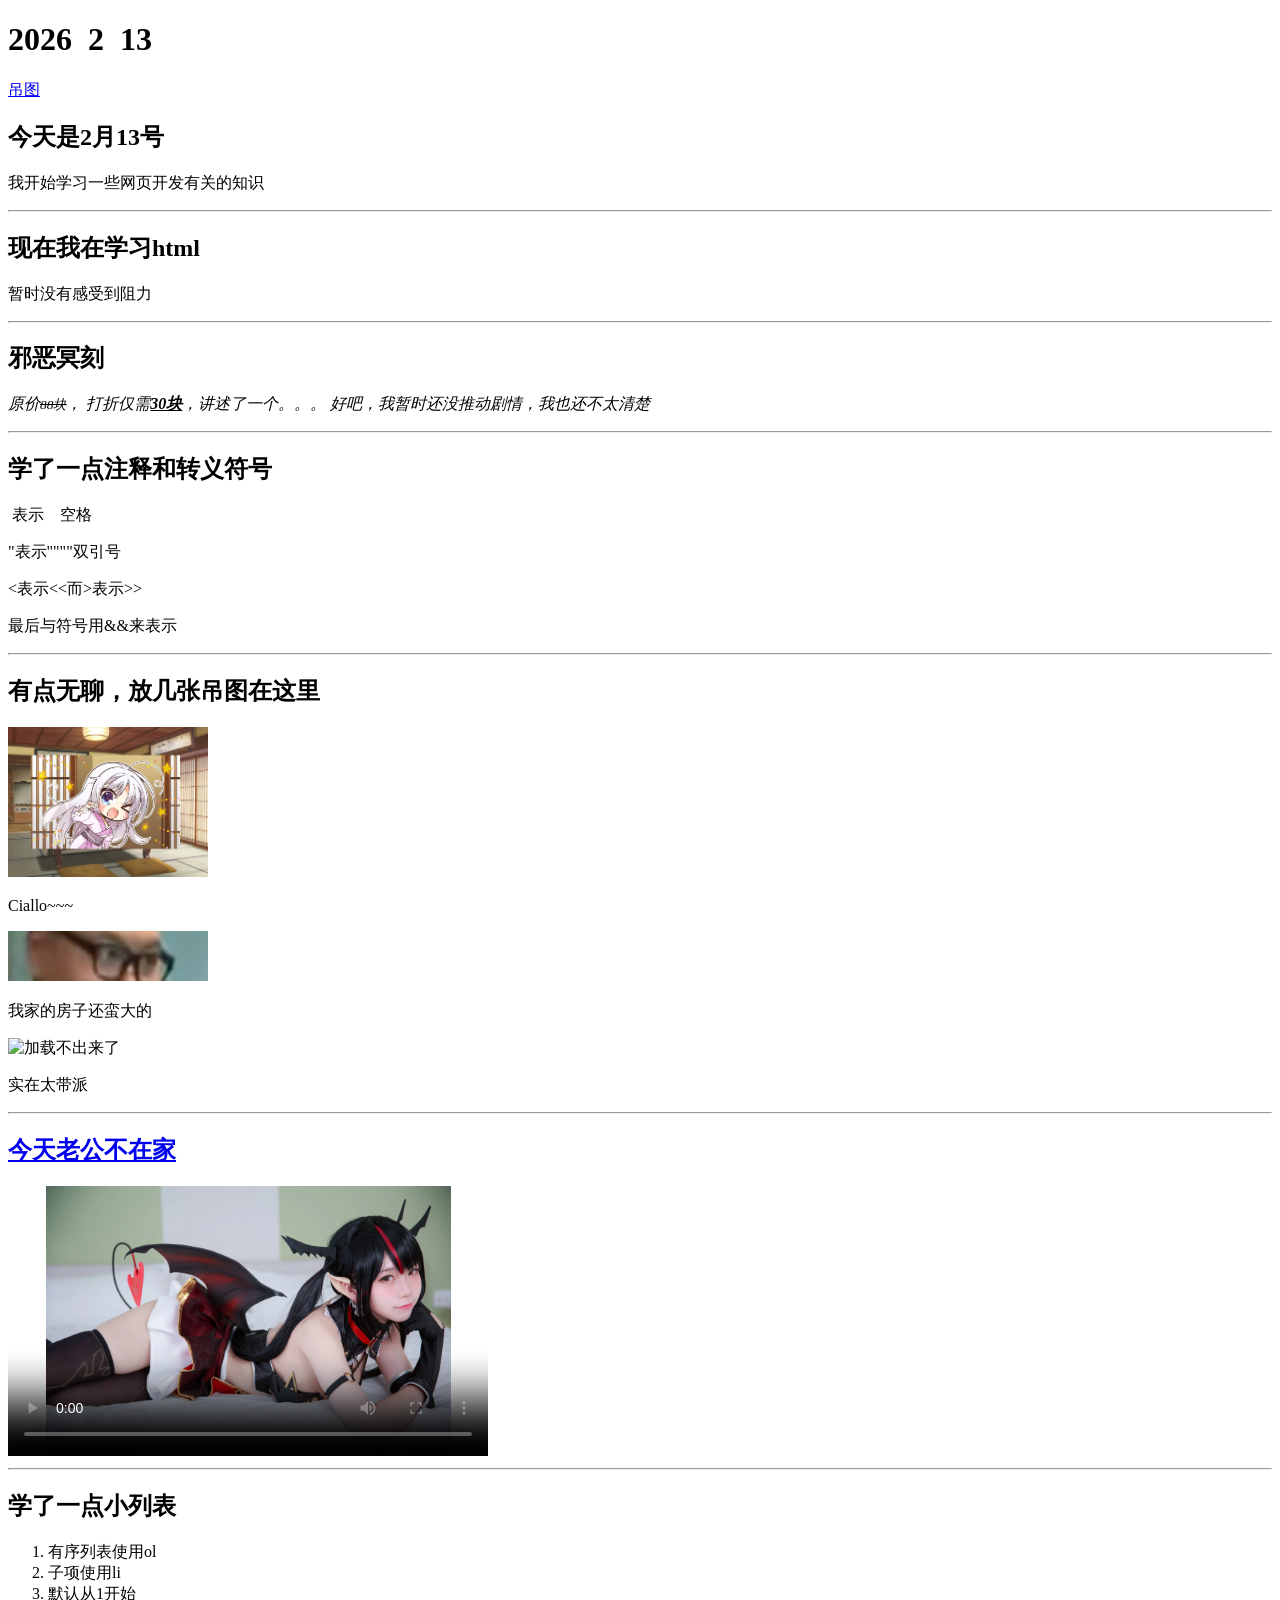
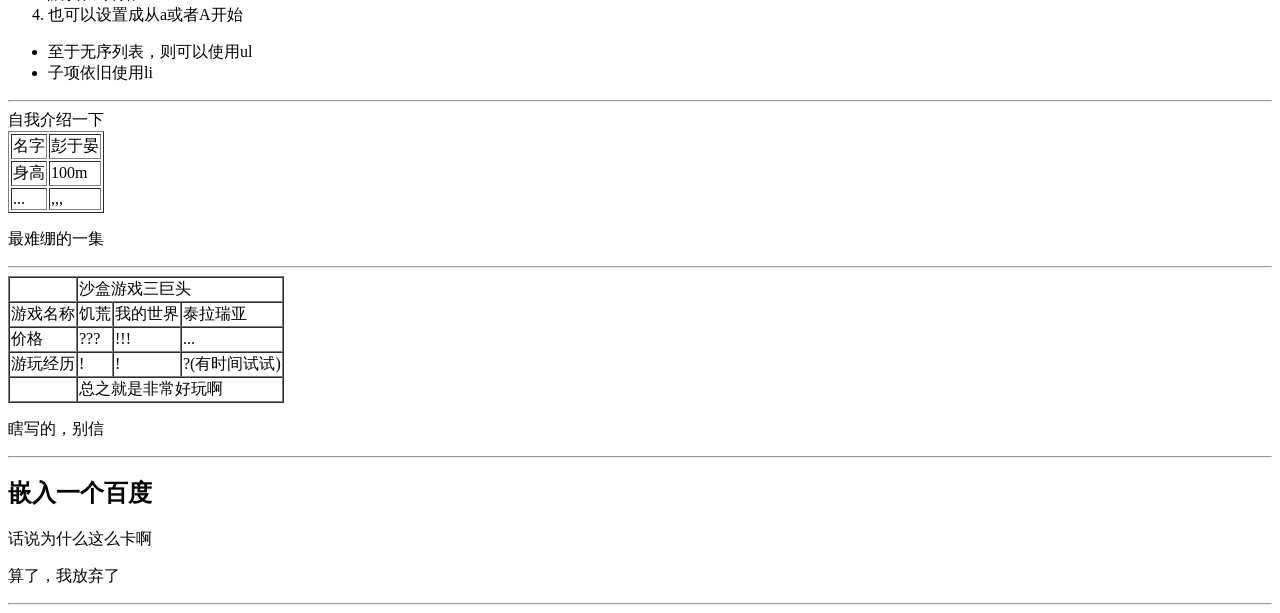
==== index.html @ a34a8afb "Add files via upload" ====
<!DOCTYPE html>
<html lang="zh">
    <head>
        <meta charset="UTF-8">
        <meta name="keywords" content="自学,开源,指南,日记,学习,web开发,明">
        <title>title111</title>
    </head>
    <body>
        <header>
            <h1>2026&nbsp;&nbsp;2&nbsp;&nbsp;13</h1>
            <div>
                <a href="#Picture">吊图</a>
            </div>
        </header>
        <div>
            <h2>今天是2月13号</h2>
            <p>我开始学习一些网页开发有关的知识</p>
            <hr>
        </div>
        <div>
            <h2>现在我在学习html</h2>
            <p>暂时没有感受到阻力</p>
            <hr>
        </div>
        <div>
            <h2>邪恶冥刻</h2>
            <p>
                <cite>原价<small><s>88块</s></small>，
                    打折仅需<b><u>30块</u></b>，讲述了一个。。。
                    好吧，我暂时还没推动剧情，我也还不太清楚
                </cite>
            </p>
            <hr>
        </div>
        <div>
            <h2>
                学了一点注释和转义符号
            </h2>
            <p>
                <!-- ctrl+/可以快速生成注释 -->
                <p>&nbsp表示&nbsp;&nbsp;&nbsp;&nbsp;空格</p>
                <p>&quot表示&quot;&quot;&quot;&quot;双引号</p>
                <p>&lt表示&lt;&lt;而&gt表示&gt;&gt;</p>
                <p>最后与符号用&amp;&amp;来表示</p>
            </p>
            <hr>
        </div>
        <div id="Picture">
            <h2>有点无聊，放几张吊图在这里</h2>
            <p>
                <img src="assets/Ciallo~.jpg" 
                    alt="加载不出来了" 
                    title="Ciallo~~~"
                    height="150"
                    width="200">
            </p>
            <p>Ciallo~~~</p>
            <p>
                <img src="assets/屏幕截图 2025-10-19 095844.png" 
                     alt="加载不出来了" 
                     title="en,你很勇哦?"
                     height="50"
                     width="200">
            </p>
            <p>我家的房子还蛮大的</p>
            <p>
                <img src="https://tse1.explicit.bing.net/th/id/OIP.1UkyV2Hc2L789bBjYjt6JwHaHj?cb=defcache2&defcache=1&rs=1&pid=ImgDetMain&o=7&rm=3"
                     alt="加载不出来了" 
                    title="铁铁，带派不"
                    height="300"
                    width="200">
            </p>
            <p>实在太带派</p>
            <hr>
        </div>
        <div>
            <h2><a href="https://www.bilibili.com/video/BV1GJ411x7h7/?spm_id_from=333.337.search-card.all.click"
                 target="_blank">
                今天老公不在家
            </a></h2>
            <video controls 
             height="270"
             width="480"
             poster="assets/sex.jpg"
             loop>
                <source src="assets/lie.mp4" type="video/mp4">
                <track src="111.vtt" kind="subtitles" srclang="en" label="English">
                <track src="222.vtt" kind="subtitles" srclang="zh" label="简中">
            </video>
            <hr>
        </div>
        <div>
            <h2>学了一点小列表</h2>
            <p>
                <ol type="1">
                    <!-- 这里的type是可选参数 -->
                    <li>有序列表使用ol</li>
                    <li>子项使用li</li>
                    <li>默认从1开始</li>
                    <li>也可以设置成从a或者A开始</li>
                </ol>
            </p>
            <p>
                <ul>
                    <li>至于无序列表，则可以使用ul</li>
                    <li>子项依旧使用li</li>
                </ul>
            </p>
            <hr>
        </div>
        <div>
            <caption>自我介绍一下</caption>
            <table border="1">
                <tr>
                    <td>名字</td>
                    <td>彭于晏</td>
                </tr>
                <tr>
                    <td>身高</td>
                    <td>100m</td>
                </tr>
                <tr>
                    <td>...</td>
                    <td>,,,</td>
                </tr>
            </table>
            <p>最难绷的一集</p>
            <hr>
        </div>
        <div>
            <table border="1" cellspacing="0">
                <thead>
                    <tr>
                        <td></td>
                        <td colspan="3">沙盒游戏三巨头</td>
                    </tr>
                </thead>
                <tbody>
                    <tr>
                        <td>游戏名称</td>
                        <td>饥荒</td>
                        <td>我的世界</td>
                        <td>泰拉瑞亚</td>
                    </tr>
                    <tr>
                        <td>价格</td>
                        <td>???</td>
                        <td>!!!</td>
                        <td>...</td>
                    </tr>
                    <tr>
                        <td>游玩经历</td>
                        <td>!</td>
                        <td>!</td>
                        <td>?(有时间试试)</td>
                    </tr>
                </tbody>
                <tfoot>
                    <tr>
                        <td></td>
                        <td colspan="3">总之就是非常好玩啊</td>
                    </tr>
                </tfoot>
            </table>
            <p>瞎写的，别信</p>
            <hr>
        </div>
        <div>
            <h2>嵌入一个百度</h2>
            <!-- <iframe src="https://www.baidu.com/" -->
             <!-- height="500" -->
             <!-- width="500"></iframe> -->
            <!-- <h2>嵌套一个哔哩哔哩</h2> -->
            <!-- <iframe src="https://www.bilibili.com/"></iframe> -->
            <p>话说为什么这么卡啊</p>
            <p>算了，我放弃了</p>
            <hr>
        </div>
    </body>
</html>
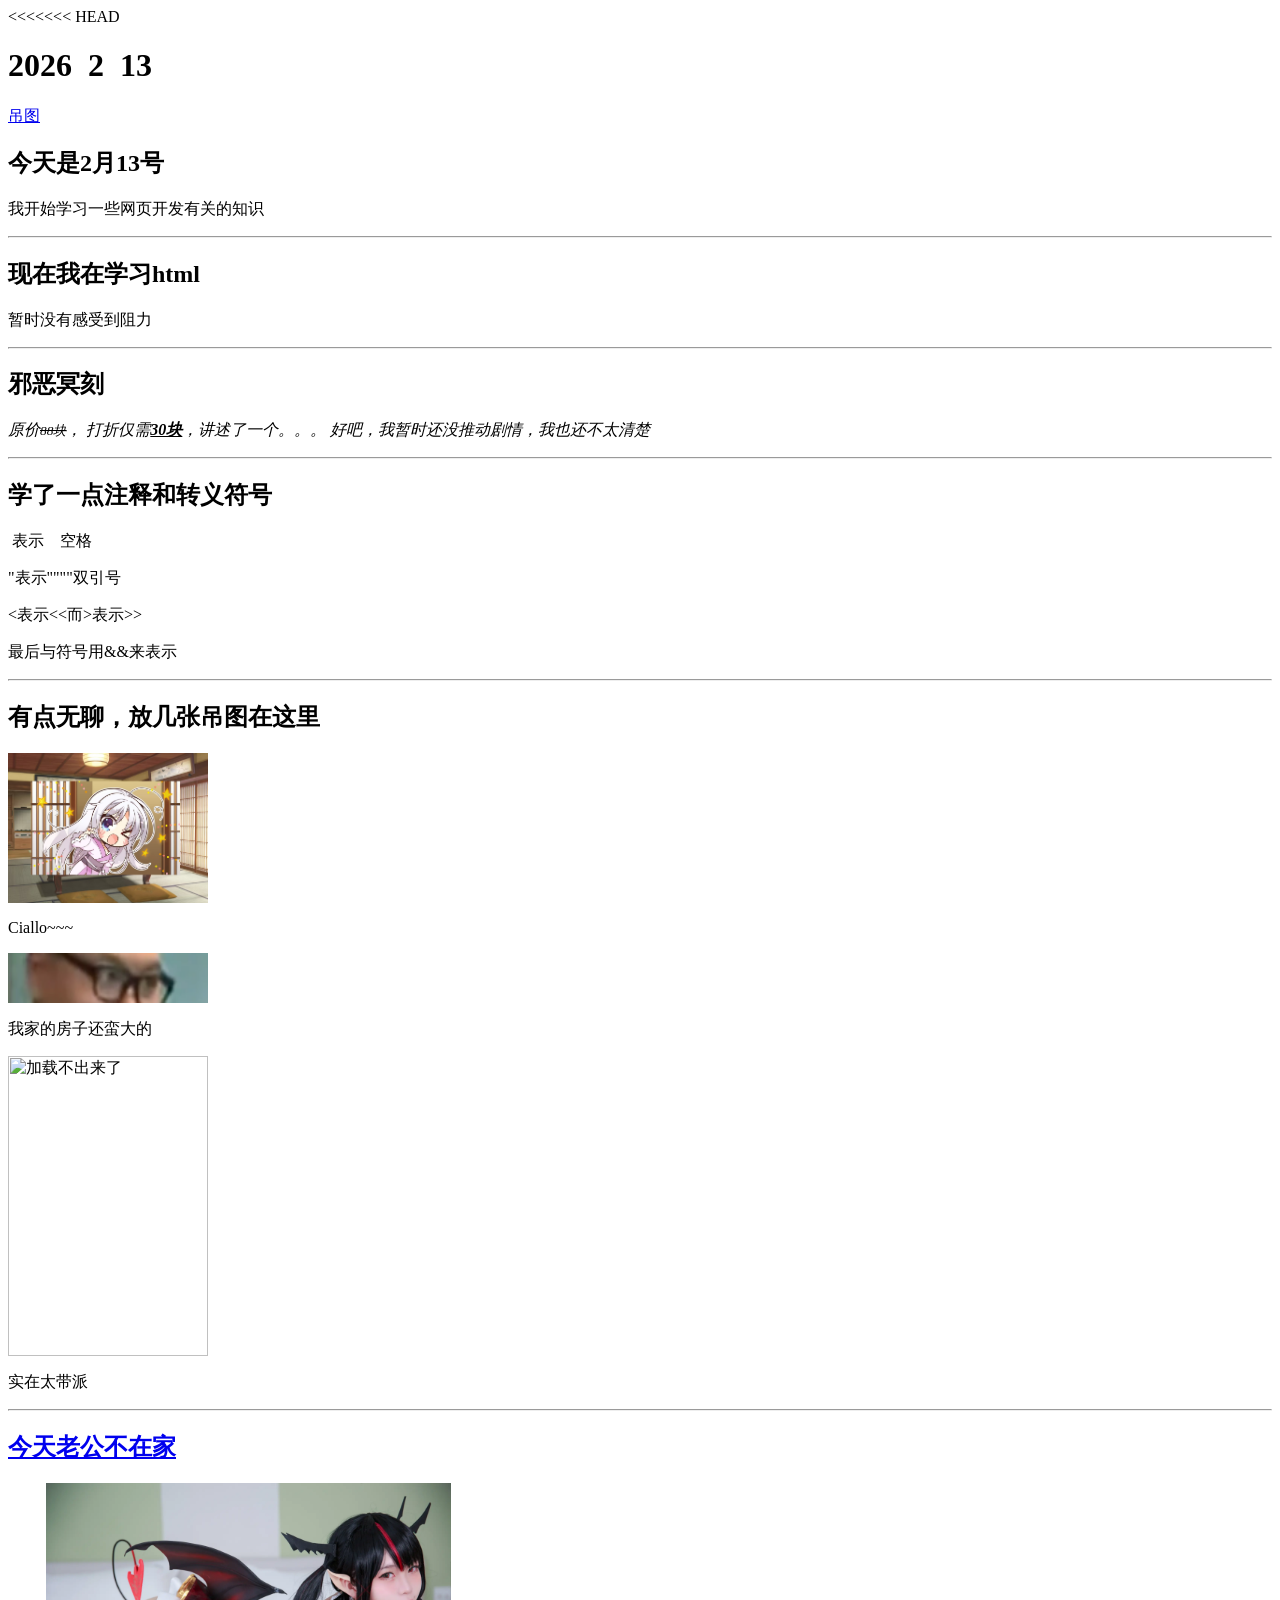
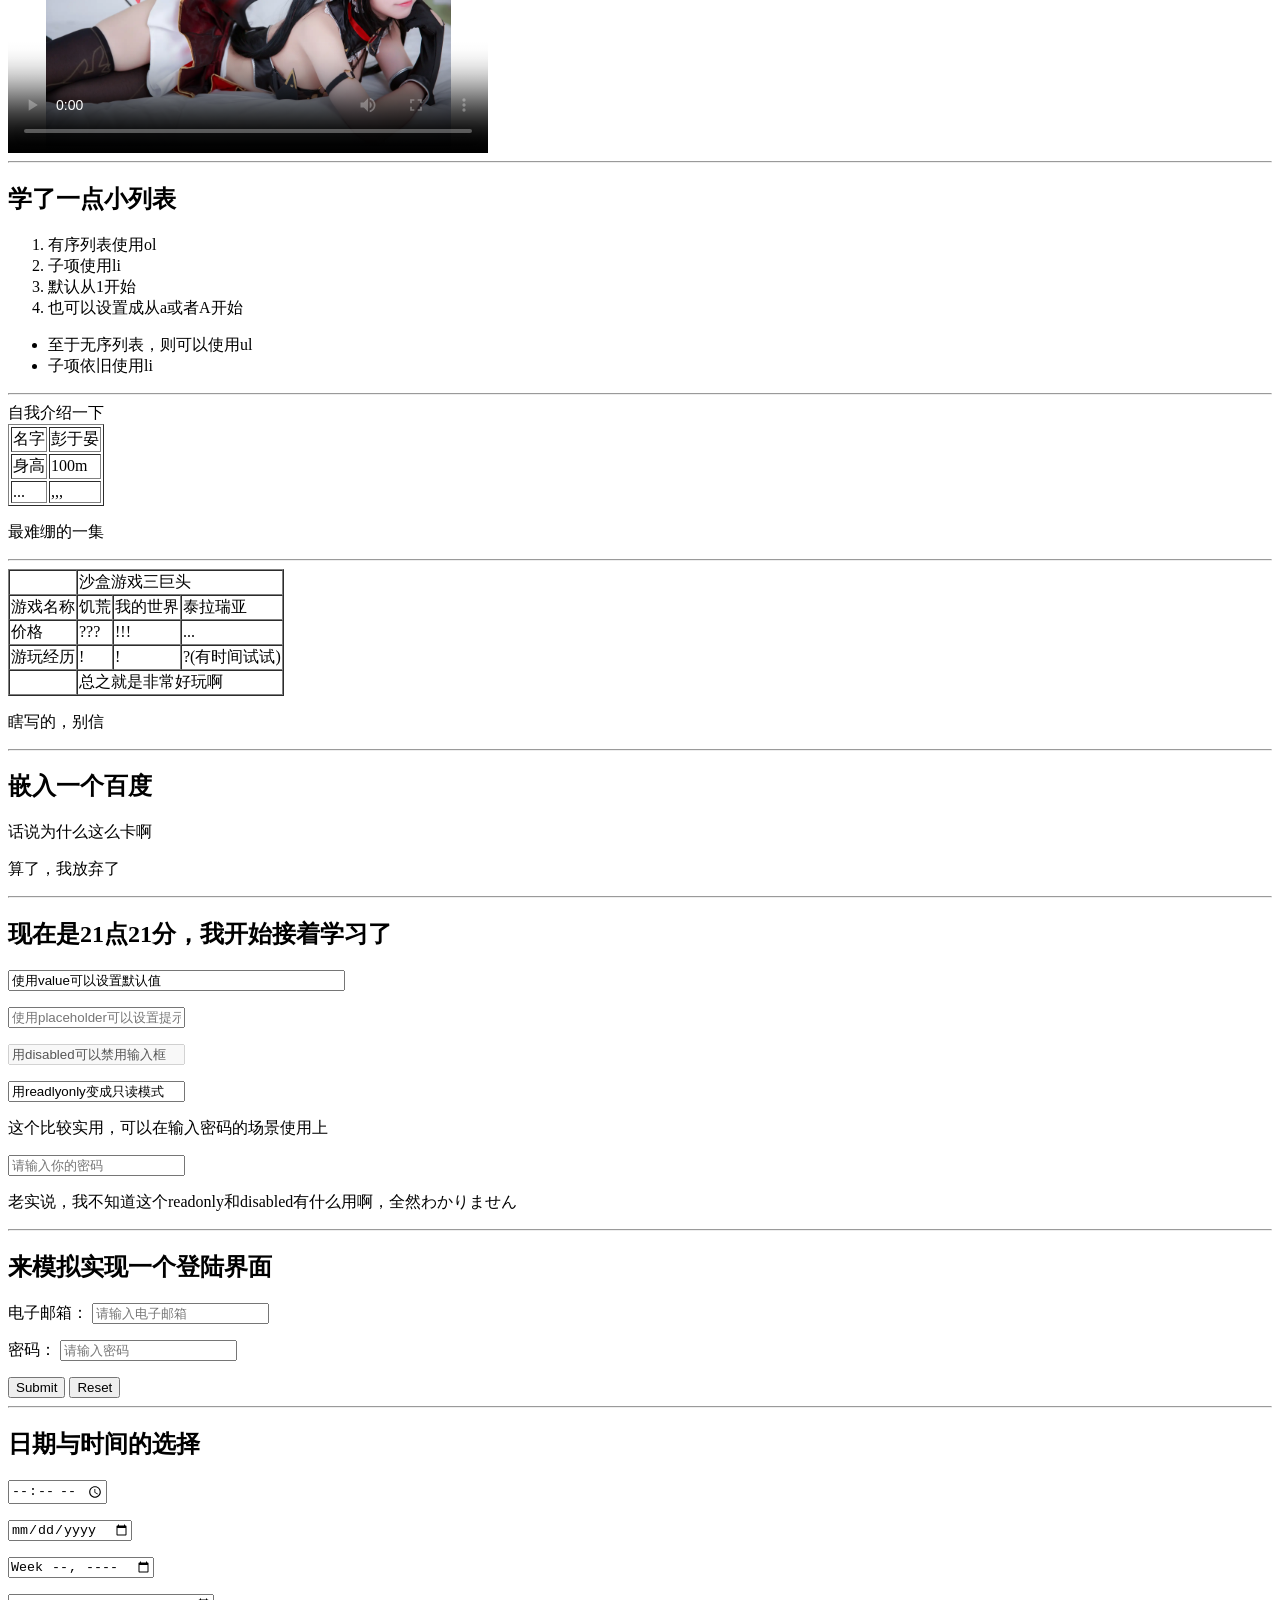
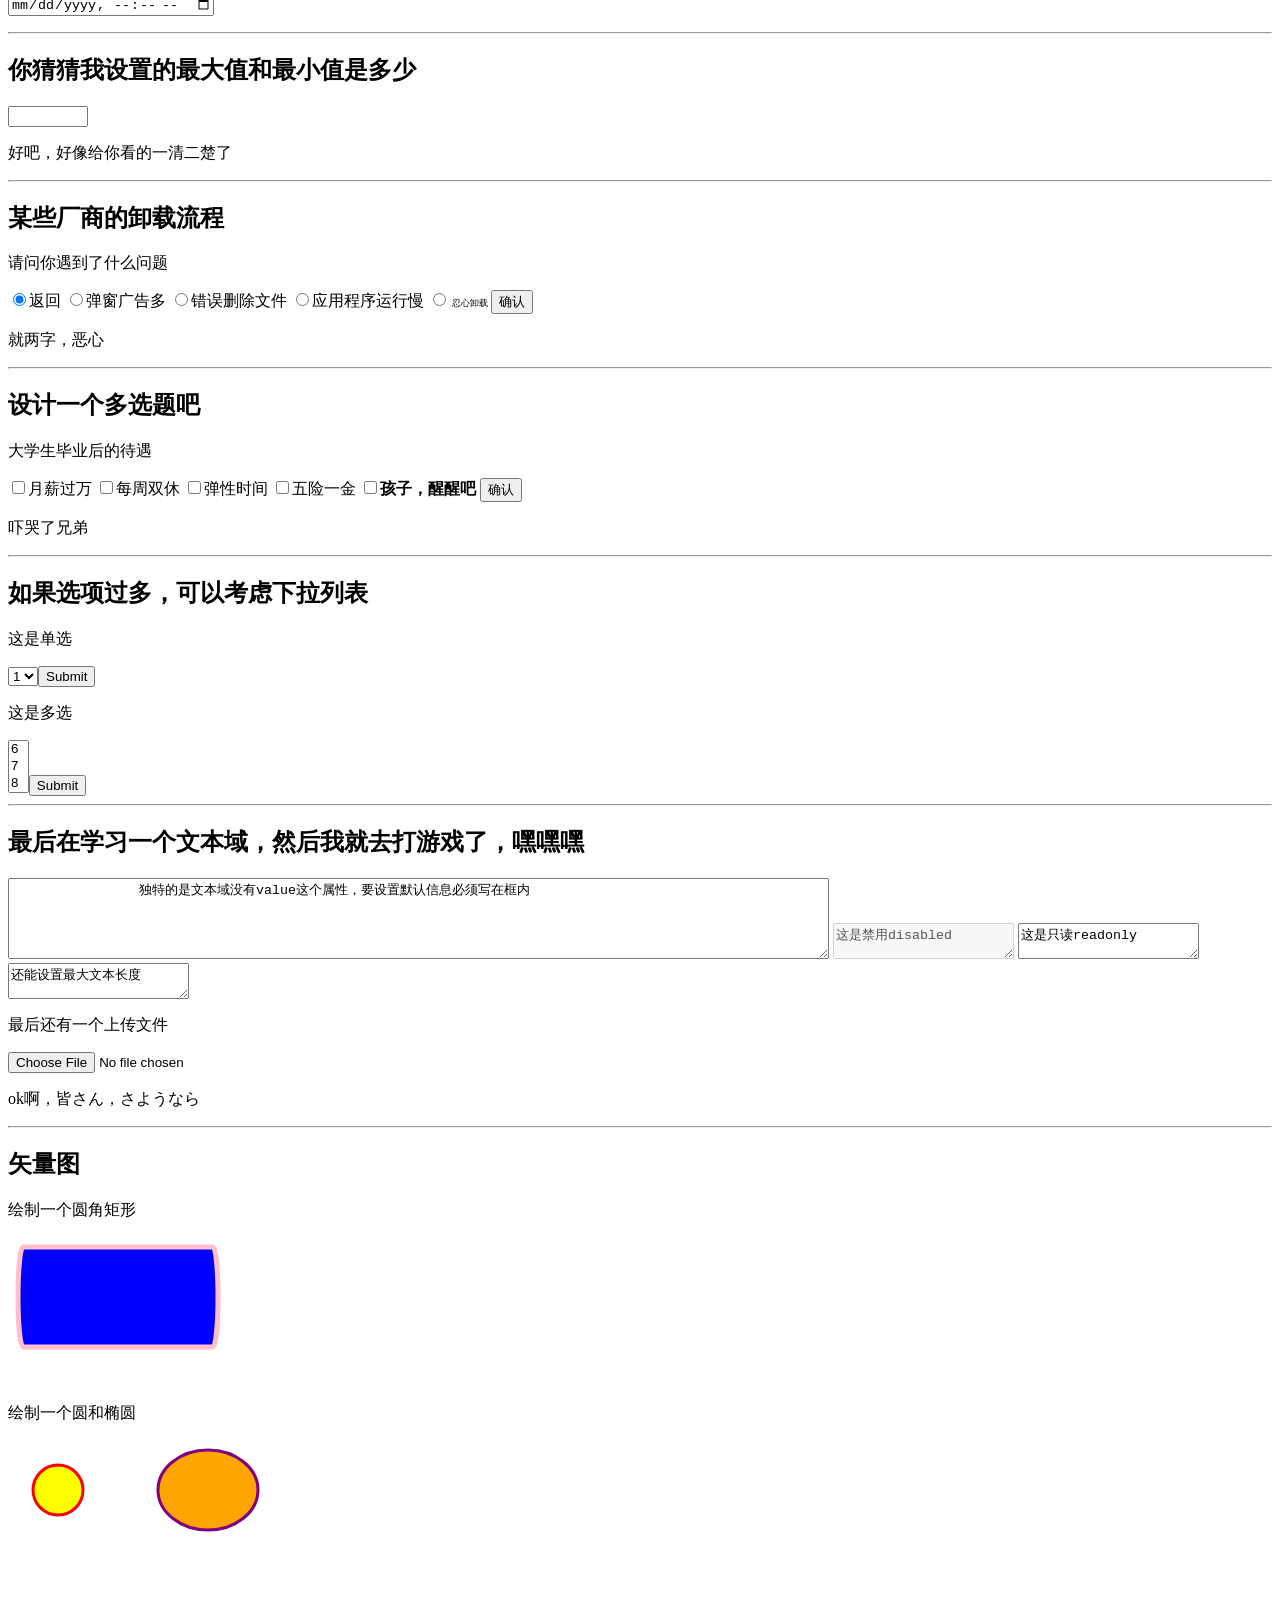
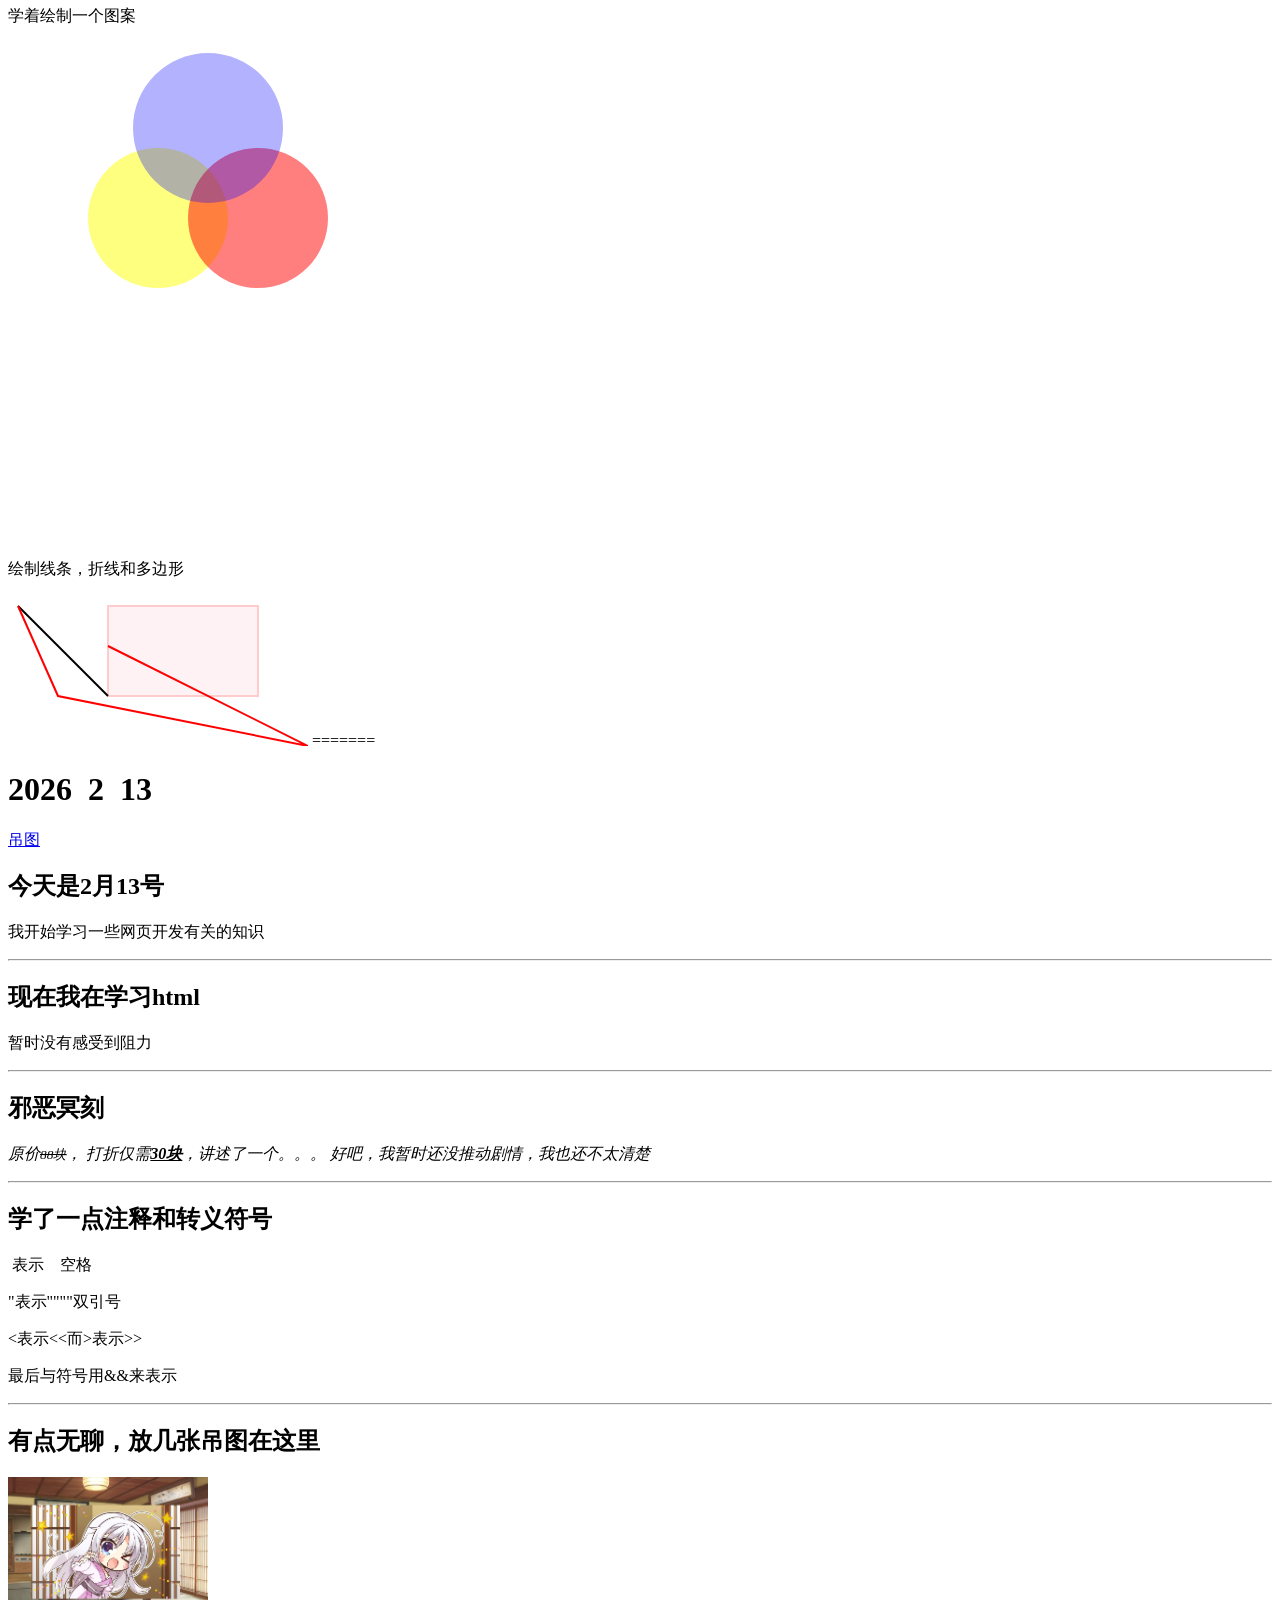
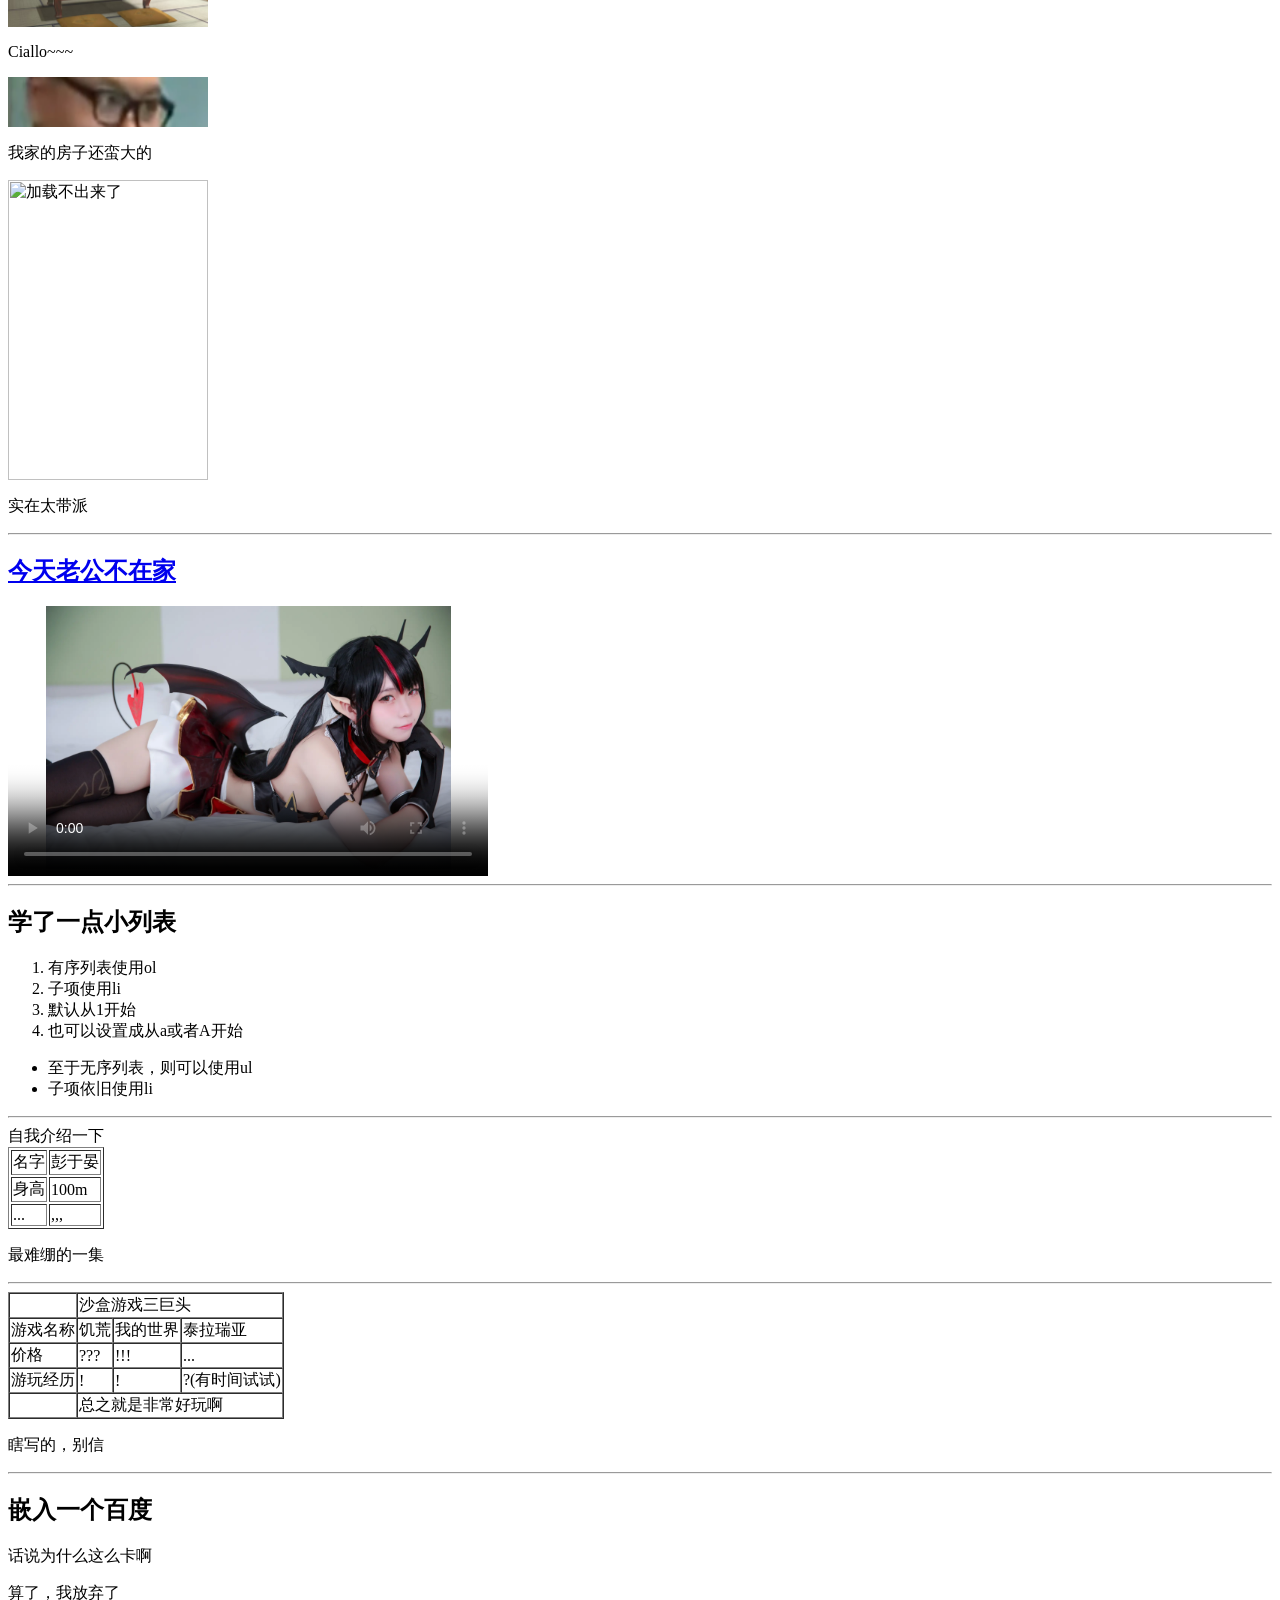
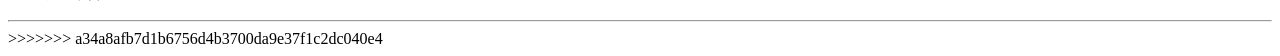
==== commit bc936c90: "初始化" ====
--- a/index.html
+++ b/index.html
@@ -1,180 +1,557 @@
-<!DOCTYPE html>
-<html lang="zh">
-    <head>
-        <meta charset="UTF-8">
-        <meta name="keywords" content="自学,开源,指南,日记,学习,web开发,明">
-        <title>title111</title>
-    </head>
-    <body>
-        <header>
-            <h1>2026&nbsp;&nbsp;2&nbsp;&nbsp;13</h1>
-            <div>
-                <a href="#Picture">吊图</a>
-            </div>
-        </header>
-        <div>
-            <h2>今天是2月13号</h2>
-            <p>我开始学习一些网页开发有关的知识</p>
-            <hr>
-        </div>
-        <div>
-            <h2>现在我在学习html</h2>
-            <p>暂时没有感受到阻力</p>
-            <hr>
-        </div>
-        <div>
-            <h2>邪恶冥刻</h2>
-            <p>
-                <cite>原价<small><s>88块</s></small>，
-                    打折仅需<b><u>30块</u></b>，讲述了一个。。。
-                    好吧，我暂时还没推动剧情，我也还不太清楚
-                </cite>
-            </p>
-            <hr>
-        </div>
-        <div>
-            <h2>
-                学了一点注释和转义符号
-            </h2>
-            <p>
-                <!-- ctrl+/可以快速生成注释 -->
-                <p>&nbsp表示&nbsp;&nbsp;&nbsp;&nbsp;空格</p>
-                <p>&quot表示&quot;&quot;&quot;&quot;双引号</p>
-                <p>&lt表示&lt;&lt;而&gt表示&gt;&gt;</p>
-                <p>最后与符号用&amp;&amp;来表示</p>
-            </p>
-            <hr>
-        </div>
-        <div id="Picture">
-            <h2>有点无聊，放几张吊图在这里</h2>
-            <p>
-                <img src="assets/Ciallo~.jpg" 
-                    alt="加载不出来了" 
-                    title="Ciallo~~~"
-                    height="150"
-                    width="200">
-            </p>
-            <p>Ciallo~~~</p>
-            <p>
-                <img src="assets/屏幕截图 2025-10-19 095844.png" 
-                     alt="加载不出来了" 
-                     title="en,你很勇哦?"
-                     height="50"
-                     width="200">
-            </p>
-            <p>我家的房子还蛮大的</p>
-            <p>
-                <img src="https://tse1.explicit.bing.net/th/id/OIP.1UkyV2Hc2L789bBjYjt6JwHaHj?cb=defcache2&defcache=1&rs=1&pid=ImgDetMain&o=7&rm=3"
-                     alt="加载不出来了" 
-                    title="铁铁，带派不"
-                    height="300"
-                    width="200">
-            </p>
-            <p>实在太带派</p>
-            <hr>
-        </div>
-        <div>
-            <h2><a href="https://www.bilibili.com/video/BV1GJ411x7h7/?spm_id_from=333.337.search-card.all.click"
-                 target="_blank">
-                今天老公不在家
-            </a></h2>
-            <video controls 
-             height="270"
-             width="480"
-             poster="assets/sex.jpg"
-             loop>
-                <source src="assets/lie.mp4" type="video/mp4">
-                <track src="111.vtt" kind="subtitles" srclang="en" label="English">
-                <track src="222.vtt" kind="subtitles" srclang="zh" label="简中">
-            </video>
-            <hr>
-        </div>
-        <div>
-            <h2>学了一点小列表</h2>
-            <p>
-                <ol type="1">
-                    <!-- 这里的type是可选参数 -->
-                    <li>有序列表使用ol</li>
-                    <li>子项使用li</li>
-                    <li>默认从1开始</li>
-                    <li>也可以设置成从a或者A开始</li>
-                </ol>
-            </p>
-            <p>
-                <ul>
-                    <li>至于无序列表，则可以使用ul</li>
-                    <li>子项依旧使用li</li>
-                </ul>
-            </p>
-            <hr>
-        </div>
-        <div>
-            <caption>自我介绍一下</caption>
-            <table border="1">
-                <tr>
-                    <td>名字</td>
-                    <td>彭于晏</td>
-                </tr>
-                <tr>
-                    <td>身高</td>
-                    <td>100m</td>
-                </tr>
-                <tr>
-                    <td>...</td>
-                    <td>,,,</td>
-                </tr>
-            </table>
-            <p>最难绷的一集</p>
-            <hr>
-        </div>
-        <div>
-            <table border="1" cellspacing="0">
-                <thead>
-                    <tr>
-                        <td></td>
-                        <td colspan="3">沙盒游戏三巨头</td>
-                    </tr>
-                </thead>
-                <tbody>
-                    <tr>
-                        <td>游戏名称</td>
-                        <td>饥荒</td>
-                        <td>我的世界</td>
-                        <td>泰拉瑞亚</td>
-                    </tr>
-                    <tr>
-                        <td>价格</td>
-                        <td>???</td>
-                        <td>!!!</td>
-                        <td>...</td>
-                    </tr>
-                    <tr>
-                        <td>游玩经历</td>
-                        <td>!</td>
-                        <td>!</td>
-                        <td>?(有时间试试)</td>
-                    </tr>
-                </tbody>
-                <tfoot>
-                    <tr>
-                        <td></td>
-                        <td colspan="3">总之就是非常好玩啊</td>
-                    </tr>
-                </tfoot>
-            </table>
-            <p>瞎写的，别信</p>
-            <hr>
-        </div>
-        <div>
-            <h2>嵌入一个百度</h2>
-            <!-- <iframe src="https://www.baidu.com/" -->
-             <!-- height="500" -->
-             <!-- width="500"></iframe> -->
-            <!-- <h2>嵌套一个哔哩哔哩</h2> -->
-            <!-- <iframe src="https://www.bilibili.com/"></iframe> -->
-            <p>话说为什么这么卡啊</p>
-            <p>算了，我放弃了</p>
-            <hr>
-        </div>
-    </body>
+<<<<<<< HEAD
+<!DOCTYPE html>
+<html lang="zh">
+    <head>
+        <meta charset="UTF-8">
+        <meta name="keywords" content="自学,开源,指南,日记,学习,web开发,明">
+        <title>title111</title>
+    </head>
+    <body>
+        <header>
+            <h1>2026&nbsp;&nbsp;2&nbsp;&nbsp;13</h1>
+            <div>
+                <a href="#Picture">吊图</a>
+            </div>
+        </header>
+        <div>
+            <h2>今天是2月13号</h2>
+            <p>我开始学习一些网页开发有关的知识</p>
+            <hr>
+        </div>
+        <div>
+            <h2>现在我在学习html</h2>
+            <p>暂时没有感受到阻力</p>
+            <hr>
+        </div>
+        <div>
+            <h2>邪恶冥刻</h2>
+            <p>
+                <cite>原价<small><s>88块</s></small>，
+                    打折仅需<b><u>30块</u></b>，讲述了一个。。。
+                    好吧，我暂时还没推动剧情，我也还不太清楚
+                </cite>
+            </p>
+            <hr>
+        </div>
+        <div>
+            <h2>
+                学了一点注释和转义符号
+            </h2>
+            <p>
+                <!-- ctrl+/可以快速生成注释 -->
+                <p>&nbsp表示&nbsp;&nbsp;&nbsp;&nbsp;空格</p>
+                <p>&quot表示&quot;&quot;&quot;&quot;双引号</p>
+                <p>&lt表示&lt;&lt;而&gt表示&gt;&gt;</p>
+                <p>最后与符号用&amp;&amp;来表示</p>
+            </p>
+            <hr>
+        </div>
+        <div id="Picture">
+            <h2>有点无聊，放几张吊图在这里</h2>
+            <p>
+                <img src="assets/Ciallo~.jpg" 
+                    alt="加载不出来了" 
+                    title="Ciallo~~~"
+                    height="150"
+                    width="200">
+            </p>
+            <p>Ciallo~~~</p>
+            <p>
+                <img src="assets/屏幕截图 2025-10-19 095844.png" 
+                     alt="加载不出来了" 
+                     title="en,你很勇哦?"
+                     height="50"
+                     width="200">
+            </p>
+            <p>我家的房子还蛮大的</p>
+            <p>
+                <img src="https://tse1.explicit.bing.net/th/id/OIP.1UkyV2Hc2L789bBjYjt6JwHaHj?cb=defcache2&defcache=1&rs=1&pid=ImgDetMain&o=7&rm=3"
+                     alt="加载不出来了" 
+                    title="铁铁，带派不"
+                    height="300"
+                    width="200">
+            </p>
+            <p>实在太带派</p>
+            <hr>
+        </div>
+        <div>
+            <h2><a href="https://www.bilibili.com/video/BV1GJ411x7h7/?spm_id_from=333.337.search-card.all.click"
+                 target="_blank">
+                今天老公不在家
+            </a></h2>
+            <video controls 
+             height="270"
+             width="480"
+             poster="assets/sex.jpg"
+             loop>
+                <source src="assets/lie.mp4" type="video/mp4">
+                <track src="111.vtt" kind="subtitles" srclang="en" label="English">
+                <track src="222.vtt" kind="subtitles" srclang="zh" label="简中">
+            </video>
+            <hr>
+        </div>
+        <div>
+            <h2>学了一点小列表</h2>
+            <p>
+                <ol type="1">
+                    <!-- 这里的type是可选参数 -->
+                    <li>有序列表使用ol</li>
+                    <li>子项使用li</li>
+                    <li>默认从1开始</li>
+                    <li>也可以设置成从a或者A开始</li>
+                </ol>
+            </p>
+            <p>
+                <ul>
+                    <li>至于无序列表，则可以使用ul</li>
+                    <li>子项依旧使用li</li>
+                </ul>
+            </p>
+            <hr>
+        </div>
+        <div>
+            <caption>自我介绍一下</caption>
+            <table border="1">
+                <tr>
+                    <td>名字</td>
+                    <td>彭于晏</td>
+                </tr>
+                <tr>
+                    <td>身高</td>
+                    <td>100m</td>
+                </tr>
+                <tr>
+                    <td>...</td>
+                    <td>,,,</td>
+                </tr>
+            </table>
+            <p>最难绷的一集</p>
+            <hr>
+        </div>
+        <div>
+            <table border="1" cellspacing="0">
+                <thead>
+                    <tr>
+                        <td></td>
+                        <td colspan="3">沙盒游戏三巨头</td>
+                    </tr>
+                </thead>
+                <tbody>
+                    <tr>
+                        <td>游戏名称</td>
+                        <td>饥荒</td>
+                        <td>我的世界</td>
+                        <td>泰拉瑞亚</td>
+                    </tr>
+                    <tr>
+                        <td>价格</td>
+                        <td>???</td>
+                        <td>!!!</td>
+                        <td>...</td>
+                    </tr>
+                    <tr>
+                        <td>游玩经历</td>
+                        <td>!</td>
+                        <td>!</td>
+                        <td>?(有时间试试)</td>
+                    </tr>
+                </tbody>
+                <tfoot>
+                    <tr>
+                        <td></td>
+                        <td colspan="3">总之就是非常好玩啊</td>
+                    </tr>
+                </tfoot>
+            </table>
+            <p>瞎写的，别信</p>
+            <hr>
+        </div>
+        <div>
+            <h2>嵌入一个百度</h2>
+            <!-- <iframe src="https://www.baidu.com/" -->
+             <!-- height="500" -->
+             <!-- width="500"></iframe> -->
+            <!-- <h2>嵌套一个哔哩哔哩</h2> -->
+            <!-- <iframe src="https://www.bilibili.com/"></iframe> -->
+            <p>话说为什么这么卡啊</p>
+            <p>算了，我放弃了</p>
+            <hr>
+        </div>
+        <h2>现在是21点21分，我开始接着学习了</h2>
+        <form>
+            <p>
+                <input value="使用value可以设置默认值" size="40">
+            </p>
+            <p>
+                <input placeholder="使用placeholder可以设置提示信息">
+            </p>            
+            <p>
+                <input value="用disabled可以禁用输入框" disabled>
+            </p>
+            <p>
+                <input value="用readlyonly变成只读模式" readonly>
+            </p>
+            <p>
+                <p>这个比较实用，可以在输入密码的场景使用上</p>
+                <input placeholder="请输入你的密码" type="password">
+            </p>
+            <p>老实说，我不知道这个readonly和disabled有什么用啊，全然わかりません</p>
+            <hr>
+        </form>
+        <form>
+            <h2>来模拟实现一个登陆界面</h2>
+            <p>
+                电子邮箱：<label>
+                    <input name="useremail" 
+                    placeholder="请输入电子邮箱" 
+                    type="email"
+                    maxlength="20">
+                </label>
+            </p>
+            <p>
+                密码：<label>
+                    <input name="password" 
+                    placeholder="请输入密码" 
+                    type="password"
+                    maxlength="20">
+                </label>
+            </p>
+            <!-- 最后设计一个提交的按钮 -->
+            <input type="submit">
+            <input type="reset">
+            <hr>
+        </form>
+        <div>
+            <h2>日期与时间的选择</h2>
+            <p>
+                <input type="time">
+            </p>
+            <p>
+                <input type="date">
+            </p>
+            <p>
+                <input type="week">
+            </p>
+            <p>
+                <input type="datetime-local">
+            </p>
+            <hr>
+        </div>
+        <div>
+            <h2>你猜猜我设置的最大值和最小值是多少</h2>
+            <p>
+                <input type="number" max="10000" min="-10000">
+            </p>
+            <p>好吧，好像给你看的一清二楚了</p>
+            <hr>
+        </div>
+        <form>
+            <h2>某些厂商的卸载流程</h2>
+            <p>请问你遇到了什么问题</p>
+            <input type="radio" name="test" value="null" checked>返回
+            <input type="radio" name="test" value="1">弹窗广告多
+            <input type="radio" name="test" value="2">错误删除文件
+            <input type="radio" name="test" value="3">应用程序运行慢
+            <input type="radio" name="test" value="4"><small>
+                <small>
+                    <small>忍心卸载</small>
+                </small>
+            </small>
+            <!-- 这是另一种提交按钮的形式 -->
+            <button type="submit">确认</button>
+            <p>就两字，恶心</p>
+            <hr>
+        </form> 
+        <form>
+            <h2>设计一个多选题吧</h2>
+            <p>大学生毕业后的待遇</p>
+            <input type="checkbox" name="test" value="0">月薪过万
+            <input type="checkbox" name="test" value="0">每周双休
+            <input type="checkbox" name="test" value="0">弹性时间
+            <input type="checkbox" name="test" value="0">五险一金
+            <input type="checkbox" name="test" value="+OO"><b>孩子，醒醒吧</b>
+            <button type="submit">确认</button>
+            <p>吓哭了兄弟</p>
+            <hr>
+        </form>
+        <form>
+            <h2>如果选项过多，可以考虑下拉列表</h2>
+            <p>这是单选</p>
+            <select name="test_list_1">
+                <option value="1">1</option>
+                <option value="2">2</option>
+                <option value="3">3</option>
+                <option value="4">4</option>
+                <option value="5">5</option>
+                <input type="submit">
+            </select>
+            <p>这是多选</p>
+            <select multiple name="test_list_2" size="3">
+                <option value="6">6</option>
+                <option value="7">7</option>
+                <option value="8">8</option>
+                <option value="9">9</option>
+                <option value="10">10</option>
+                <option value="11">11</option>
+                <option value="12">12</option>
+                <input type="submit">
+            </select>
+            <hr>
+        </form>
+        <div>
+            <h2>最后在学习一个文本域，然后我就去打游戏了，嘿嘿嘿</h2>
+            <textarea rows="5" cols="100" 
+             placeholder="请输入你的信息">
+                独特的是文本域没有value这个属性，要设置默认信息必须写在框内
+            </textarea>
+            <textarea disabled>这是禁用disabled</textarea>
+            <textarea readonly>这是只读readonly</textarea>
+            <textarea maxlength="20">还能设置最大文本长度</textarea>
+            <p>最后还有一个上传文件</p>
+            <input type="file">
+            <p>ok啊，皆さん，さようなら</p>
+            <hr>
+        </div>
+        <h2>矢量图</h2>
+        <!-- svg是最底层的画布 -->
+        <p>绘制一个圆角矩形</p>
+        <svg>
+            <rect 
+            height="100"
+            width="200"
+            fill="blue"
+            stroke-width="5"
+            stroke="pink"
+            x="10"
+            y="10"
+            rx="5"
+            ry="50"/>
+            
+        </svg>
+        <p>绘制一个圆和椭圆</p>
+        <svg>
+            <circle r="25" 
+            cx="50" cy="50" 
+            stroke="red"
+            fill="yellow"
+            stroke-width="3"/>
+            <ellipse rx="50" ry="40"
+            cx="200" cy="50"
+            fill="orange"
+            stroke="purple"
+            stroke-width="3"/>
+        </svg>
+        <p>学着绘制一个图案</p>
+        <svg height="500" width="400">
+            <circle r="70" 
+            cx="150" cy="175" 
+            fill="yellow"
+            opacity="0.5"/>
+            <circle r="70" 
+            cx="250" cy="175" 
+            fill="red"
+            opacity="0.5"/>
+            <circle r="75" 
+            cx="200" cy="85" 
+            fill="blue"
+            opacity="0.3"/>
+        </svg>
+        <p>绘制线条，折线和多边形</p>
+        <svg>
+            <polygon points="100,10 250,10 250,100 100,100"
+            fill="pink"
+            stroke="red"
+            stroke-width="2"
+            opacity="0.2"/>
+            <line x1="10" y1="10"
+            x2="100" y2="100"
+            stroke="black"
+            stroke-width="2"/>
+            <polyline points="10,10 50,100 300,150 100,50" 
+            fill="none"
+            stroke="red"
+            stroke-width="2"/>
+        </svg>
+    </body>
+=======
+<!DOCTYPE html>
+<html lang="zh">
+    <head>
+        <meta charset="UTF-8">
+        <meta name="keywords" content="自学,开源,指南,日记,学习,web开发,明">
+        <title>title111</title>
+    </head>
+    <body>
+        <header>
+            <h1>2026&nbsp;&nbsp;2&nbsp;&nbsp;13</h1>
+            <div>
+                <a href="#Picture">吊图</a>
+            </div>
+        </header>
+        <div>
+            <h2>今天是2月13号</h2>
+            <p>我开始学习一些网页开发有关的知识</p>
+            <hr>
+        </div>
+        <div>
+            <h2>现在我在学习html</h2>
+            <p>暂时没有感受到阻力</p>
+            <hr>
+        </div>
+        <div>
+            <h2>邪恶冥刻</h2>
+            <p>
+                <cite>原价<small><s>88块</s></small>，
+                    打折仅需<b><u>30块</u></b>，讲述了一个。。。
+                    好吧，我暂时还没推动剧情，我也还不太清楚
+                </cite>
+            </p>
+            <hr>
+        </div>
+        <div>
+            <h2>
+                学了一点注释和转义符号
+            </h2>
+            <p>
+                <!-- ctrl+/可以快速生成注释 -->
+                <p>&nbsp表示&nbsp;&nbsp;&nbsp;&nbsp;空格</p>
+                <p>&quot表示&quot;&quot;&quot;&quot;双引号</p>
+                <p>&lt表示&lt;&lt;而&gt表示&gt;&gt;</p>
+                <p>最后与符号用&amp;&amp;来表示</p>
+            </p>
+            <hr>
+        </div>
+        <div id="Picture">
+            <h2>有点无聊，放几张吊图在这里</h2>
+            <p>
+                <img src="assets/Ciallo~.jpg" 
+                    alt="加载不出来了" 
+                    title="Ciallo~~~"
+                    height="150"
+                    width="200">
+            </p>
+            <p>Ciallo~~~</p>
+            <p>
+                <img src="assets/屏幕截图 2025-10-19 095844.png" 
+                     alt="加载不出来了" 
+                     title="en,你很勇哦?"
+                     height="50"
+                     width="200">
+            </p>
+            <p>我家的房子还蛮大的</p>
+            <p>
+                <img src="https://tse1.explicit.bing.net/th/id/OIP.1UkyV2Hc2L789bBjYjt6JwHaHj?cb=defcache2&defcache=1&rs=1&pid=ImgDetMain&o=7&rm=3"
+                     alt="加载不出来了" 
+                    title="铁铁，带派不"
+                    height="300"
+                    width="200">
+            </p>
+            <p>实在太带派</p>
+            <hr>
+        </div>
+        <div>
+            <h2><a href="https://www.bilibili.com/video/BV1GJ411x7h7/?spm_id_from=333.337.search-card.all.click"
+                 target="_blank">
+                今天老公不在家
+            </a></h2>
+            <video controls 
+             height="270"
+             width="480"
+             poster="assets/sex.jpg"
+             loop>
+                <source src="assets/lie.mp4" type="video/mp4">
+                <track src="111.vtt" kind="subtitles" srclang="en" label="English">
+                <track src="222.vtt" kind="subtitles" srclang="zh" label="简中">
+            </video>
+            <hr>
+        </div>
+        <div>
+            <h2>学了一点小列表</h2>
+            <p>
+                <ol type="1">
+                    <!-- 这里的type是可选参数 -->
+                    <li>有序列表使用ol</li>
+                    <li>子项使用li</li>
+                    <li>默认从1开始</li>
+                    <li>也可以设置成从a或者A开始</li>
+                </ol>
+            </p>
+            <p>
+                <ul>
+                    <li>至于无序列表，则可以使用ul</li>
+                    <li>子项依旧使用li</li>
+                </ul>
+            </p>
+            <hr>
+        </div>
+        <div>
+            <caption>自我介绍一下</caption>
+            <table border="1">
+                <tr>
+                    <td>名字</td>
+                    <td>彭于晏</td>
+                </tr>
+                <tr>
+                    <td>身高</td>
+                    <td>100m</td>
+                </tr>
+                <tr>
+                    <td>...</td>
+                    <td>,,,</td>
+                </tr>
+            </table>
+            <p>最难绷的一集</p>
+            <hr>
+        </div>
+        <div>
+            <table border="1" cellspacing="0">
+                <thead>
+                    <tr>
+                        <td></td>
+                        <td colspan="3">沙盒游戏三巨头</td>
+                    </tr>
+                </thead>
+                <tbody>
+                    <tr>
+                        <td>游戏名称</td>
+                        <td>饥荒</td>
+                        <td>我的世界</td>
+                        <td>泰拉瑞亚</td>
+                    </tr>
+                    <tr>
+                        <td>价格</td>
+                        <td>???</td>
+                        <td>!!!</td>
+                        <td>...</td>
+                    </tr>
+                    <tr>
+                        <td>游玩经历</td>
+                        <td>!</td>
+                        <td>!</td>
+                        <td>?(有时间试试)</td>
+                    </tr>
+                </tbody>
+                <tfoot>
+                    <tr>
+                        <td></td>
+                        <td colspan="3">总之就是非常好玩啊</td>
+                    </tr>
+                </tfoot>
+            </table>
+            <p>瞎写的，别信</p>
+            <hr>
+        </div>
+        <div>
+            <h2>嵌入一个百度</h2>
+            <!-- <iframe src="https://www.baidu.com/" -->
+             <!-- height="500" -->
+             <!-- width="500"></iframe> -->
+            <!-- <h2>嵌套一个哔哩哔哩</h2> -->
+            <!-- <iframe src="https://www.bilibili.com/"></iframe> -->
+            <p>话说为什么这么卡啊</p>
+            <p>算了，我放弃了</p>
+            <hr>
+        </div>
+    </body>
+>>>>>>> a34a8afb7d1b6756d4b3700da9e37f1c2dc040e4
 </html>
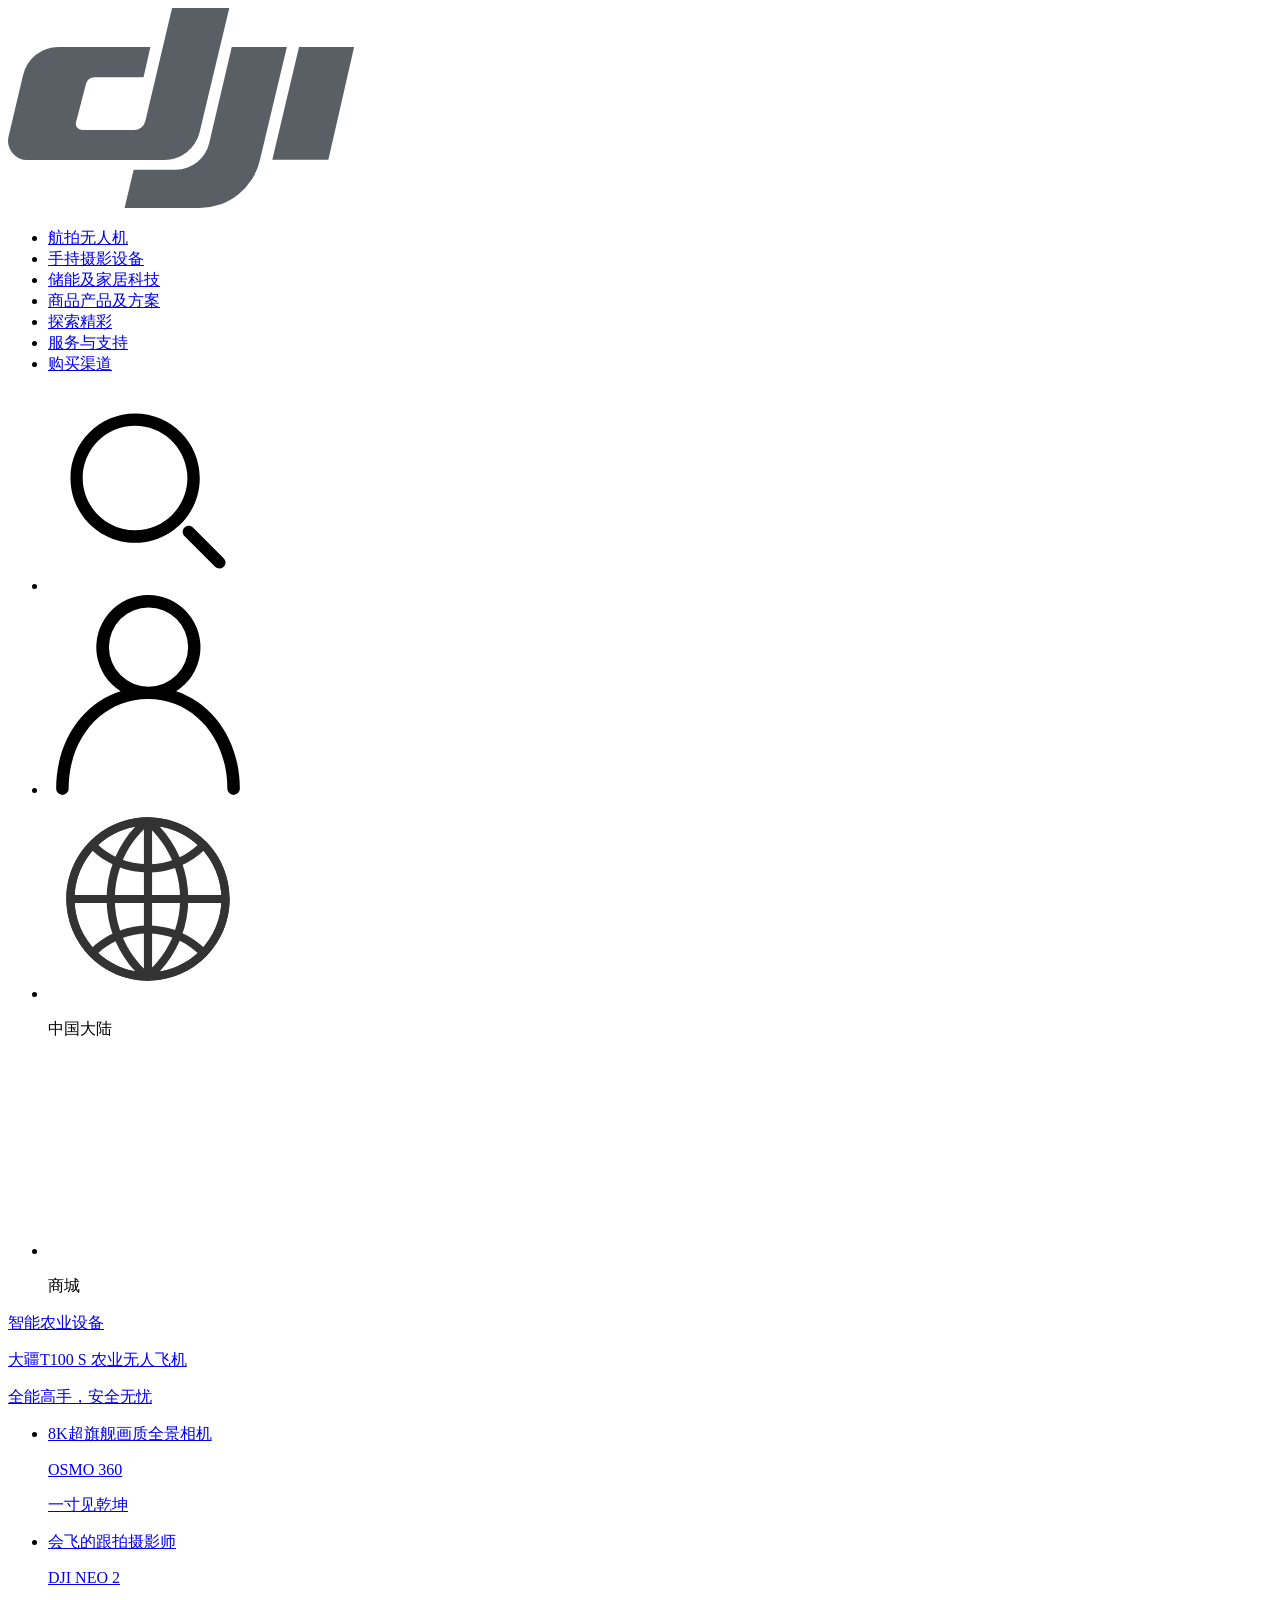
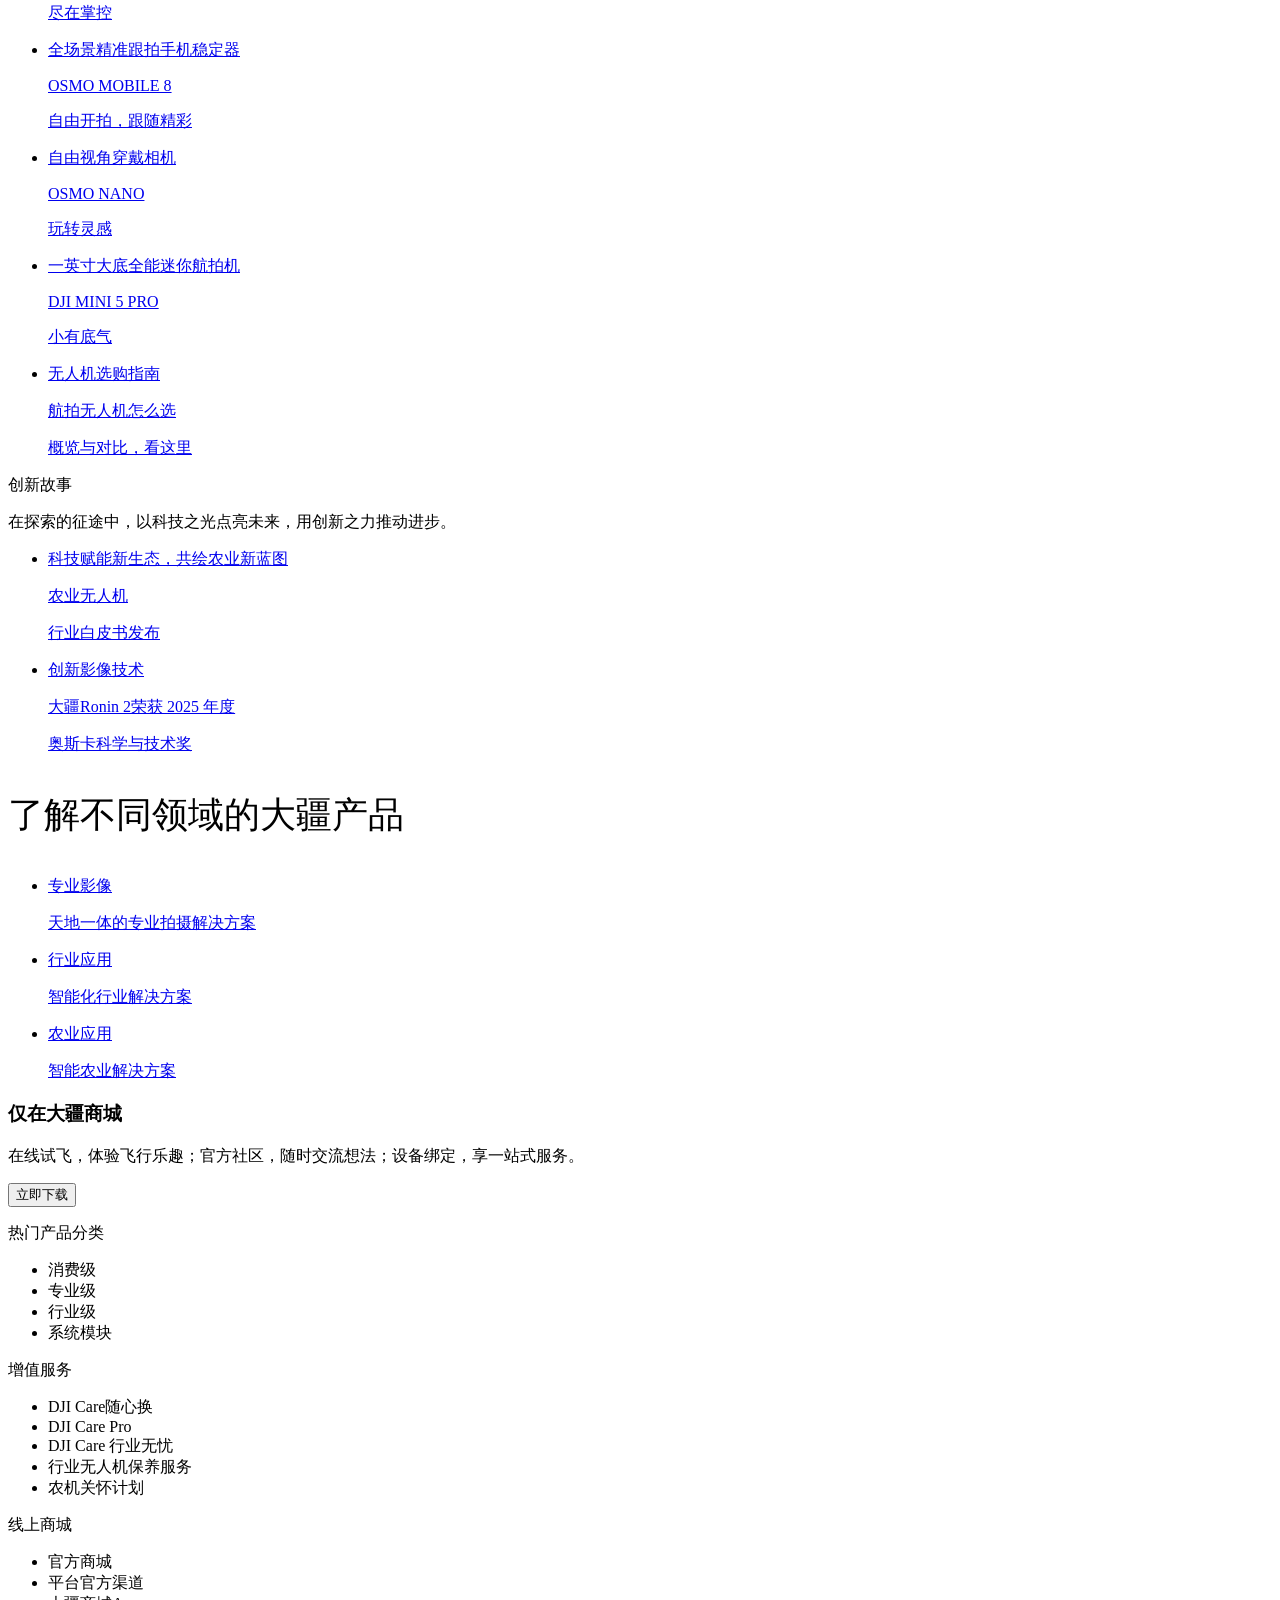
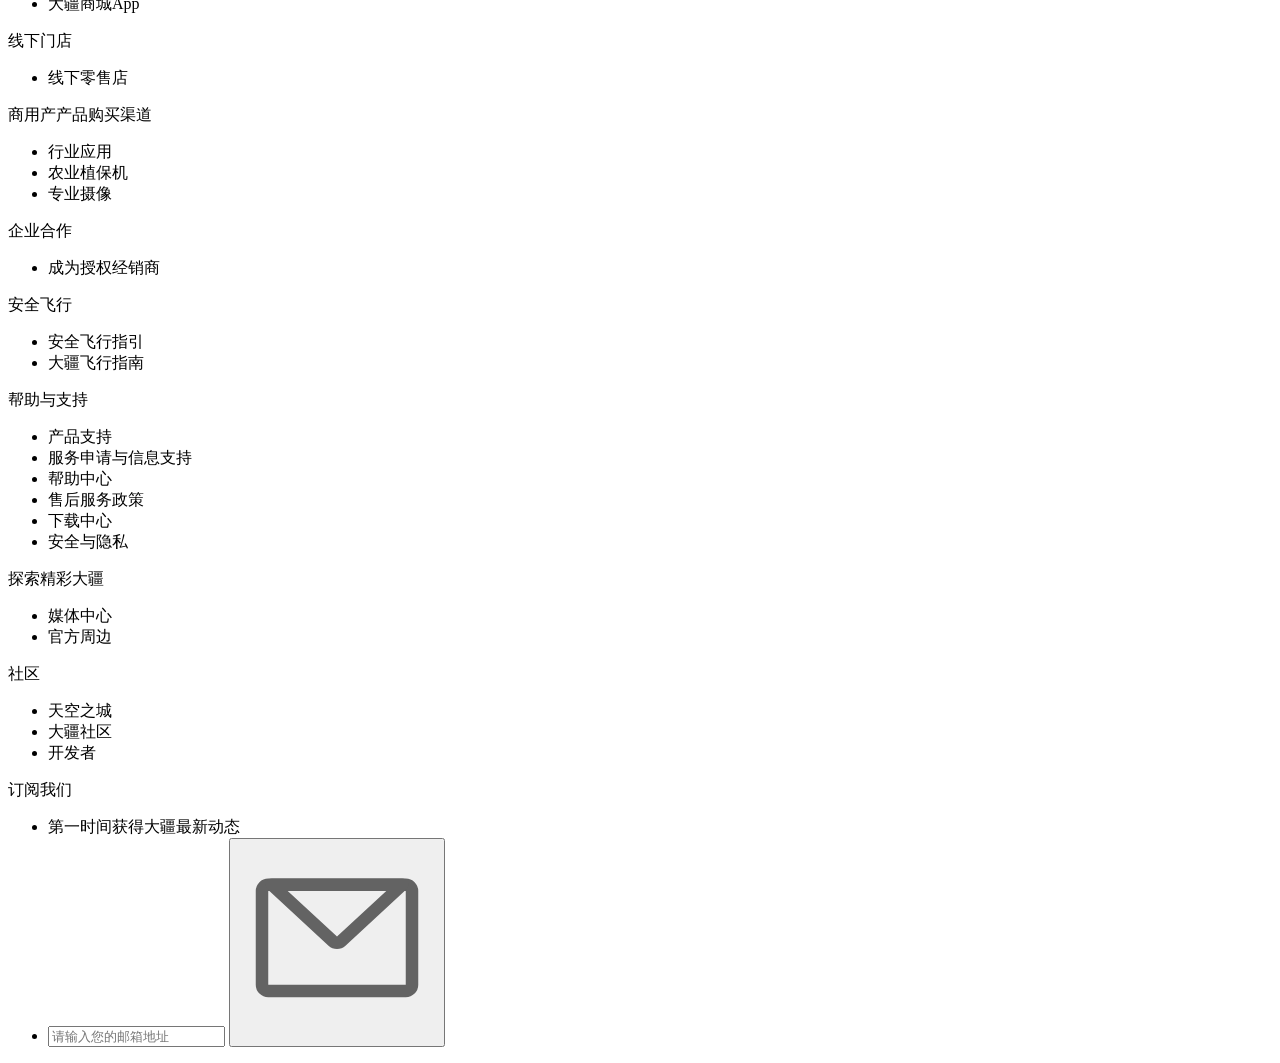
==== commit 60e91e02: "Add files via upload" ====
--- a/index.html
+++ b/index.html
@@ -1,557 +1,273 @@
-<<<<<<< HEAD
-<!DOCTYPE html>
-<html lang="zh">
-    <head>
-        <meta charset="UTF-8">
-        <meta name="keywords" content="自学,开源,指南,日记,学习,web开发,明">
-        <title>title111</title>
-    </head>
-    <body>
-        <header>
-            <h1>2026&nbsp;&nbsp;2&nbsp;&nbsp;13</h1>
-            <div>
-                <a href="#Picture">吊图</a>
-            </div>
-        </header>
-        <div>
-            <h2>今天是2月13号</h2>
-            <p>我开始学习一些网页开发有关的知识</p>
-            <hr>
-        </div>
-        <div>
-            <h2>现在我在学习html</h2>
-            <p>暂时没有感受到阻力</p>
-            <hr>
-        </div>
-        <div>
-            <h2>邪恶冥刻</h2>
-            <p>
-                <cite>原价<small><s>88块</s></small>，
-                    打折仅需<b><u>30块</u></b>，讲述了一个。。。
-                    好吧，我暂时还没推动剧情，我也还不太清楚
-                </cite>
-            </p>
-            <hr>
-        </div>
-        <div>
-            <h2>
-                学了一点注释和转义符号
-            </h2>
-            <p>
-                <!-- ctrl+/可以快速生成注释 -->
-                <p>&nbsp表示&nbsp;&nbsp;&nbsp;&nbsp;空格</p>
-                <p>&quot表示&quot;&quot;&quot;&quot;双引号</p>
-                <p>&lt表示&lt;&lt;而&gt表示&gt;&gt;</p>
-                <p>最后与符号用&amp;&amp;来表示</p>
-            </p>
-            <hr>
-        </div>
-        <div id="Picture">
-            <h2>有点无聊，放几张吊图在这里</h2>
-            <p>
-                <img src="assets/Ciallo~.jpg" 
-                    alt="加载不出来了" 
-                    title="Ciallo~~~"
-                    height="150"
-                    width="200">
-            </p>
-            <p>Ciallo~~~</p>
-            <p>
-                <img src="assets/屏幕截图 2025-10-19 095844.png" 
-                     alt="加载不出来了" 
-                     title="en,你很勇哦?"
-                     height="50"
-                     width="200">
-            </p>
-            <p>我家的房子还蛮大的</p>
-            <p>
-                <img src="https://tse1.explicit.bing.net/th/id/OIP.1UkyV2Hc2L789bBjYjt6JwHaHj?cb=defcache2&defcache=1&rs=1&pid=ImgDetMain&o=7&rm=3"
-                     alt="加载不出来了" 
-                    title="铁铁，带派不"
-                    height="300"
-                    width="200">
-            </p>
-            <p>实在太带派</p>
-            <hr>
-        </div>
-        <div>
-            <h2><a href="https://www.bilibili.com/video/BV1GJ411x7h7/?spm_id_from=333.337.search-card.all.click"
-                 target="_blank">
-                今天老公不在家
-            </a></h2>
-            <video controls 
-             height="270"
-             width="480"
-             poster="assets/sex.jpg"
-             loop>
-                <source src="assets/lie.mp4" type="video/mp4">
-                <track src="111.vtt" kind="subtitles" srclang="en" label="English">
-                <track src="222.vtt" kind="subtitles" srclang="zh" label="简中">
-            </video>
-            <hr>
-        </div>
-        <div>
-            <h2>学了一点小列表</h2>
-            <p>
-                <ol type="1">
-                    <!-- 这里的type是可选参数 -->
-                    <li>有序列表使用ol</li>
-                    <li>子项使用li</li>
-                    <li>默认从1开始</li>
-                    <li>也可以设置成从a或者A开始</li>
-                </ol>
-            </p>
-            <p>
-                <ul>
-                    <li>至于无序列表，则可以使用ul</li>
-                    <li>子项依旧使用li</li>
-                </ul>
-            </p>
-            <hr>
-        </div>
-        <div>
-            <caption>自我介绍一下</caption>
-            <table border="1">
-                <tr>
-                    <td>名字</td>
-                    <td>彭于晏</td>
-                </tr>
-                <tr>
-                    <td>身高</td>
-                    <td>100m</td>
-                </tr>
-                <tr>
-                    <td>...</td>
-                    <td>,,,</td>
-                </tr>
-            </table>
-            <p>最难绷的一集</p>
-            <hr>
-        </div>
-        <div>
-            <table border="1" cellspacing="0">
-                <thead>
-                    <tr>
-                        <td></td>
-                        <td colspan="3">沙盒游戏三巨头</td>
-                    </tr>
-                </thead>
-                <tbody>
-                    <tr>
-                        <td>游戏名称</td>
-                        <td>饥荒</td>
-                        <td>我的世界</td>
-                        <td>泰拉瑞亚</td>
-                    </tr>
-                    <tr>
-                        <td>价格</td>
-                        <td>???</td>
-                        <td>!!!</td>
-                        <td>...</td>
-                    </tr>
-                    <tr>
-                        <td>游玩经历</td>
-                        <td>!</td>
-                        <td>!</td>
-                        <td>?(有时间试试)</td>
-                    </tr>
-                </tbody>
-                <tfoot>
-                    <tr>
-                        <td></td>
-                        <td colspan="3">总之就是非常好玩啊</td>
-                    </tr>
-                </tfoot>
-            </table>
-            <p>瞎写的，别信</p>
-            <hr>
-        </div>
-        <div>
-            <h2>嵌入一个百度</h2>
-            <!-- <iframe src="https://www.baidu.com/" -->
-             <!-- height="500" -->
-             <!-- width="500"></iframe> -->
-            <!-- <h2>嵌套一个哔哩哔哩</h2> -->
-            <!-- <iframe src="https://www.bilibili.com/"></iframe> -->
-            <p>话说为什么这么卡啊</p>
-            <p>算了，我放弃了</p>
-            <hr>
-        </div>
-        <h2>现在是21点21分，我开始接着学习了</h2>
-        <form>
-            <p>
-                <input value="使用value可以设置默认值" size="40">
-            </p>
-            <p>
-                <input placeholder="使用placeholder可以设置提示信息">
-            </p>            
-            <p>
-                <input value="用disabled可以禁用输入框" disabled>
-            </p>
-            <p>
-                <input value="用readlyonly变成只读模式" readonly>
-            </p>
-            <p>
-                <p>这个比较实用，可以在输入密码的场景使用上</p>
-                <input placeholder="请输入你的密码" type="password">
-            </p>
-            <p>老实说，我不知道这个readonly和disabled有什么用啊，全然わかりません</p>
-            <hr>
-        </form>
-        <form>
-            <h2>来模拟实现一个登陆界面</h2>
-            <p>
-                电子邮箱：<label>
-                    <input name="useremail" 
-                    placeholder="请输入电子邮箱" 
-                    type="email"
-                    maxlength="20">
-                </label>
-            </p>
-            <p>
-                密码：<label>
-                    <input name="password" 
-                    placeholder="请输入密码" 
-                    type="password"
-                    maxlength="20">
-                </label>
-            </p>
-            <!-- 最后设计一个提交的按钮 -->
-            <input type="submit">
-            <input type="reset">
-            <hr>
-        </form>
-        <div>
-            <h2>日期与时间的选择</h2>
-            <p>
-                <input type="time">
-            </p>
-            <p>
-                <input type="date">
-            </p>
-            <p>
-                <input type="week">
-            </p>
-            <p>
-                <input type="datetime-local">
-            </p>
-            <hr>
-        </div>
-        <div>
-            <h2>你猜猜我设置的最大值和最小值是多少</h2>
-            <p>
-                <input type="number" max="10000" min="-10000">
-            </p>
-            <p>好吧，好像给你看的一清二楚了</p>
-            <hr>
-        </div>
-        <form>
-            <h2>某些厂商的卸载流程</h2>
-            <p>请问你遇到了什么问题</p>
-            <input type="radio" name="test" value="null" checked>返回
-            <input type="radio" name="test" value="1">弹窗广告多
-            <input type="radio" name="test" value="2">错误删除文件
-            <input type="radio" name="test" value="3">应用程序运行慢
-            <input type="radio" name="test" value="4"><small>
-                <small>
-                    <small>忍心卸载</small>
-                </small>
-            </small>
-            <!-- 这是另一种提交按钮的形式 -->
-            <button type="submit">确认</button>
-            <p>就两字，恶心</p>
-            <hr>
-        </form> 
-        <form>
-            <h2>设计一个多选题吧</h2>
-            <p>大学生毕业后的待遇</p>
-            <input type="checkbox" name="test" value="0">月薪过万
-            <input type="checkbox" name="test" value="0">每周双休
-            <input type="checkbox" name="test" value="0">弹性时间
-            <input type="checkbox" name="test" value="0">五险一金
-            <input type="checkbox" name="test" value="+OO"><b>孩子，醒醒吧</b>
-            <button type="submit">确认</button>
-            <p>吓哭了兄弟</p>
-            <hr>
-        </form>
-        <form>
-            <h2>如果选项过多，可以考虑下拉列表</h2>
-            <p>这是单选</p>
-            <select name="test_list_1">
-                <option value="1">1</option>
-                <option value="2">2</option>
-                <option value="3">3</option>
-                <option value="4">4</option>
-                <option value="5">5</option>
-                <input type="submit">
-            </select>
-            <p>这是多选</p>
-            <select multiple name="test_list_2" size="3">
-                <option value="6">6</option>
-                <option value="7">7</option>
-                <option value="8">8</option>
-                <option value="9">9</option>
-                <option value="10">10</option>
-                <option value="11">11</option>
-                <option value="12">12</option>
-                <input type="submit">
-            </select>
-            <hr>
-        </form>
-        <div>
-            <h2>最后在学习一个文本域，然后我就去打游戏了，嘿嘿嘿</h2>
-            <textarea rows="5" cols="100" 
-             placeholder="请输入你的信息">
-                独特的是文本域没有value这个属性，要设置默认信息必须写在框内
-            </textarea>
-            <textarea disabled>这是禁用disabled</textarea>
-            <textarea readonly>这是只读readonly</textarea>
-            <textarea maxlength="20">还能设置最大文本长度</textarea>
-            <p>最后还有一个上传文件</p>
-            <input type="file">
-            <p>ok啊，皆さん，さようなら</p>
-            <hr>
-        </div>
-        <h2>矢量图</h2>
-        <!-- svg是最底层的画布 -->
-        <p>绘制一个圆角矩形</p>
-        <svg>
-            <rect 
-            height="100"
-            width="200"
-            fill="blue"
-            stroke-width="5"
-            stroke="pink"
-            x="10"
-            y="10"
-            rx="5"
-            ry="50"/>
-            
-        </svg>
-        <p>绘制一个圆和椭圆</p>
-        <svg>
-            <circle r="25" 
-            cx="50" cy="50" 
-            stroke="red"
-            fill="yellow"
-            stroke-width="3"/>
-            <ellipse rx="50" ry="40"
-            cx="200" cy="50"
-            fill="orange"
-            stroke="purple"
-            stroke-width="3"/>
-        </svg>
-        <p>学着绘制一个图案</p>
-        <svg height="500" width="400">
-            <circle r="70" 
-            cx="150" cy="175" 
-            fill="yellow"
-            opacity="0.5"/>
-            <circle r="70" 
-            cx="250" cy="175" 
-            fill="red"
-            opacity="0.5"/>
-            <circle r="75" 
-            cx="200" cy="85" 
-            fill="blue"
-            opacity="0.3"/>
-        </svg>
-        <p>绘制线条，折线和多边形</p>
-        <svg>
-            <polygon points="100,10 250,10 250,100 100,100"
-            fill="pink"
-            stroke="red"
-            stroke-width="2"
-            opacity="0.2"/>
-            <line x1="10" y1="10"
-            x2="100" y2="100"
-            stroke="black"
-            stroke-width="2"/>
-            <polyline points="10,10 50,100 300,150 100,50" 
-            fill="none"
-            stroke="red"
-            stroke-width="2"/>
-        </svg>
-    </body>
-=======
-<!DOCTYPE html>
-<html lang="zh">
-    <head>
-        <meta charset="UTF-8">
-        <meta name="keywords" content="自学,开源,指南,日记,学习,web开发,明">
-        <title>title111</title>
-    </head>
-    <body>
-        <header>
-            <h1>2026&nbsp;&nbsp;2&nbsp;&nbsp;13</h1>
-            <div>
-                <a href="#Picture">吊图</a>
-            </div>
-        </header>
-        <div>
-            <h2>今天是2月13号</h2>
-            <p>我开始学习一些网页开发有关的知识</p>
-            <hr>
-        </div>
-        <div>
-            <h2>现在我在学习html</h2>
-            <p>暂时没有感受到阻力</p>
-            <hr>
-        </div>
-        <div>
-            <h2>邪恶冥刻</h2>
-            <p>
-                <cite>原价<small><s>88块</s></small>，
-                    打折仅需<b><u>30块</u></b>，讲述了一个。。。
-                    好吧，我暂时还没推动剧情，我也还不太清楚
-                </cite>
-            </p>
-            <hr>
-        </div>
-        <div>
-            <h2>
-                学了一点注释和转义符号
-            </h2>
-            <p>
-                <!-- ctrl+/可以快速生成注释 -->
-                <p>&nbsp表示&nbsp;&nbsp;&nbsp;&nbsp;空格</p>
-                <p>&quot表示&quot;&quot;&quot;&quot;双引号</p>
-                <p>&lt表示&lt;&lt;而&gt表示&gt;&gt;</p>
-                <p>最后与符号用&amp;&amp;来表示</p>
-            </p>
-            <hr>
-        </div>
-        <div id="Picture">
-            <h2>有点无聊，放几张吊图在这里</h2>
-            <p>
-                <img src="assets/Ciallo~.jpg" 
-                    alt="加载不出来了" 
-                    title="Ciallo~~~"
-                    height="150"
-                    width="200">
-            </p>
-            <p>Ciallo~~~</p>
-            <p>
-                <img src="assets/屏幕截图 2025-10-19 095844.png" 
-                     alt="加载不出来了" 
-                     title="en,你很勇哦?"
-                     height="50"
-                     width="200">
-            </p>
-            <p>我家的房子还蛮大的</p>
-            <p>
-                <img src="https://tse1.explicit.bing.net/th/id/OIP.1UkyV2Hc2L789bBjYjt6JwHaHj?cb=defcache2&defcache=1&rs=1&pid=ImgDetMain&o=7&rm=3"
-                     alt="加载不出来了" 
-                    title="铁铁，带派不"
-                    height="300"
-                    width="200">
-            </p>
-            <p>实在太带派</p>
-            <hr>
-        </div>
-        <div>
-            <h2><a href="https://www.bilibili.com/video/BV1GJ411x7h7/?spm_id_from=333.337.search-card.all.click"
-                 target="_blank">
-                今天老公不在家
-            </a></h2>
-            <video controls 
-             height="270"
-             width="480"
-             poster="assets/sex.jpg"
-             loop>
-                <source src="assets/lie.mp4" type="video/mp4">
-                <track src="111.vtt" kind="subtitles" srclang="en" label="English">
-                <track src="222.vtt" kind="subtitles" srclang="zh" label="简中">
-            </video>
-            <hr>
-        </div>
-        <div>
-            <h2>学了一点小列表</h2>
-            <p>
-                <ol type="1">
-                    <!-- 这里的type是可选参数 -->
-                    <li>有序列表使用ol</li>
-                    <li>子项使用li</li>
-                    <li>默认从1开始</li>
-                    <li>也可以设置成从a或者A开始</li>
-                </ol>
-            </p>
-            <p>
-                <ul>
-                    <li>至于无序列表，则可以使用ul</li>
-                    <li>子项依旧使用li</li>
-                </ul>
-            </p>
-            <hr>
-        </div>
-        <div>
-            <caption>自我介绍一下</caption>
-            <table border="1">
-                <tr>
-                    <td>名字</td>
-                    <td>彭于晏</td>
-                </tr>
-                <tr>
-                    <td>身高</td>
-                    <td>100m</td>
-                </tr>
-                <tr>
-                    <td>...</td>
-                    <td>,,,</td>
-                </tr>
-            </table>
-            <p>最难绷的一集</p>
-            <hr>
-        </div>
-        <div>
-            <table border="1" cellspacing="0">
-                <thead>
-                    <tr>
-                        <td></td>
-                        <td colspan="3">沙盒游戏三巨头</td>
-                    </tr>
-                </thead>
-                <tbody>
-                    <tr>
-                        <td>游戏名称</td>
-                        <td>饥荒</td>
-                        <td>我的世界</td>
-                        <td>泰拉瑞亚</td>
-                    </tr>
-                    <tr>
-                        <td>价格</td>
-                        <td>???</td>
-                        <td>!!!</td>
-                        <td>...</td>
-                    </tr>
-                    <tr>
-                        <td>游玩经历</td>
-                        <td>!</td>
-                        <td>!</td>
-                        <td>?(有时间试试)</td>
-                    </tr>
-                </tbody>
-                <tfoot>
-                    <tr>
-                        <td></td>
-                        <td colspan="3">总之就是非常好玩啊</td>
-                    </tr>
-                </tfoot>
-            </table>
-            <p>瞎写的，别信</p>
-            <hr>
-        </div>
-        <div>
-            <h2>嵌入一个百度</h2>
-            <!-- <iframe src="https://www.baidu.com/" -->
-             <!-- height="500" -->
-             <!-- width="500"></iframe> -->
-            <!-- <h2>嵌套一个哔哩哔哩</h2> -->
-            <!-- <iframe src="https://www.bilibili.com/"></iframe> -->
-            <p>话说为什么这么卡啊</p>
-            <p>算了，我放弃了</p>
-            <hr>
-        </div>
-    </body>
->>>>>>> a34a8afb7d1b6756d4b3700da9e37f1c2dc040e4
+<!DOCTYPE html>
+<html lang="zh">
+    <head>
+        <link rel="stylesheet" type="text/css" href="/myweb/css/style.css">
+    </head>
+    <body class="body">
+        <nav class="nav">
+            <div class="dajiang">
+                <a href="#">
+                    <img class="flag" src="img/flag.svg">
+                </a>
+            </div>
+            <div class="nav-main">
+                <ul class="nav-left">
+                    <li>
+                        <a href="#">航拍无人机</a>
+                    </li>
+                    <li>
+                        <a href="#">手持摄影设备</a>
+                    </li>
+                    <li>
+                        <a href="#">储能及家居科技</a>
+                    </li>
+                    <li>
+                        <a href="#">商品产品及方案</a>
+                    </li>
+                    <li>
+                        <a href="#">探索精彩</a>
+                    </li>
+                    <li>
+                        <a href="#">服务与支持</a>
+                    </li>
+                    <li>
+                        <a href="#">购买渠道</a>
+                    </li>
+                </ul>
+                <ul class="nav-right">
+                    <li>
+                        <a href="#">
+                            <img src="img/搜索.svg" class="ico">
+                        </a>
+                    </li>
+                    <li>
+                        <a href="#">
+                            <img src="img/个人.svg" class="ico">
+                        </a>
+                    </li>
+                    <li>
+                        <div class="lang">
+                            <img src="img/地球.svg" class="ico">
+                            <p>中国大陆</p>
+                        </div>
+                    </li>
+                    <li>
+                        <div class="shop">
+                            <img src="img/商城.svg" class="ico">
+                            <p>
+                                商城
+                            </p>
+                        </div>
+                    </li>
+                </ul>
+            </div>
+        </nav>
+        <main class="main">
+            <section class="container1">
+                <a href="#">
+                    <div class="ad1-introduction">
+                        <p class="word-type1">智能农业设备</p>
+                        <p class="word-type2">大疆T100 S 农业无人飞机</p>
+                        <p class="word-type3">全能高手，安全无忧</p>
+                    </div>
+                </a>
+            </section>
+            <section class="container2">
+                <ul class="ad-list">
+                    <li class="ad-item item1">
+                        <a href="#">
+                            <div class="w-and-h">
+                                <p class="word-type1">8K超旗舰画质全景相机</p>
+                                <p class="word-type2">OSMO 360</p>
+                                <p class="word-type3">一寸见乾坤</p>
+                            </div>
+                        </a>
+                    </li>
+                    <li class="ad-item item2">
+                        <a href="#">
+                            <div class="w-and-h">
+                                <p class="word-type1">会飞的跟拍摄影师</p>
+                                <p class="word-type2">DJI NEO 2</p>
+                                <p class="word-type3">尽在掌控</p>
+                            </div>
+                        </a>
+                    </li>
+                    <li class="ad-item item3">
+                        <a href="#">
+                            <div class="w-and-h">
+                                <p class="word-type1">全场景精准跟拍手机稳定器</p>
+                                <p class="word-type2">OSMO MOBILE 8</p>
+                                <p class="word-type3">自由开拍，跟随精彩</p>
+                            </div>
+                        </a>
+                    </li>
+                    <li class="ad-item item4">
+                        <a href="#">
+                            <div class="w-and-h">
+                                <p class="word-type1">自由视角穿戴相机</p>
+                                <p class="word-type2">OSMO NANO</p>
+                                <p class="word-type3">玩转灵感</p>
+                            </div>
+                        </a>
+                    </li>
+                    <li class="ad-item item5">
+                        <a href="#">
+                            <div class="w-and-h">
+                                <p class="word-type1">一英寸大底全能迷你航拍机</p>
+                                <p class="word-type2">DJI MINI 5 PRO</p>
+                                <p class="word-type3">小有底气</p>
+                            </div>
+                        </a>
+                    </li>
+                    <li class="ad-item item6">
+                        <a href="#">
+                            <div class="w-and-h">
+                                <p class="word-type1">无人机选购指南</p>
+                                <p class="word-type2">航拍无人机怎么选</p>
+                                <p class="word-type3">概览与对比，看这里</p>
+                            </div>
+                        </a>
+                    </li>
+                </ul>
+            </section>
+            <section class="container3">
+                <div class="ad3-words">
+                    <p class="word-type2">创新故事</p>
+                    <p>在探索的征途中，以科技之光点亮未来，用创新之力推动进步。</p>
+                </div>
+                <ul class="ad3-list">
+                    <li style="width:49%;height:100%;">
+                        <a href="#" class="ad3-item item1">
+                            <p class="word-type1">科技赋能新生态，共绘农业新蓝图</p>
+                            <p class="word-type2">农业无人机</p>
+                            <p class="word-type2">行业白皮书发布</p>
+                        </a>
+                    </li>
+                    <li style="width:49%;height:100%;">
+                        <a href="#" class="ad3-item item2">
+                            <p class="word-type1">创新影像技术</p>
+                            <p class="word-type2">大疆Ronin 2荣获 2025 年度</p>
+                            <p class="word-type2">奥斯卡科学与技术奖</p>
+                        </a>
+                    </li>
+                </ul>
+            </section>
+            <section class="container4">
+                <div class="ad4-words">
+                    <p style="font-size:36px; font-weight: 400;">了解不同领域的大疆产品</p>
+                </div>
+                <ul class="ad4-list">
+                    <li style="width:32%;height:100%;">
+                        <a href="#" class="ad4-item item1">
+                            <p class="word-type2">专业影像</p>
+                            <p class="word-type3">天地一体的专业拍摄解决方案</p>
+                        </a>
+                    </li>
+                    <li style="width:32%;height:100%;">
+                        <a href="#" class="ad4-item item2">
+                            <p class="word-type2">行业应用</p>
+                            <p class="word-type3">智能化行业解决方案</p>                        </a>
+                    </li>
+                    <li style="width:32%;height:100%;">
+                        <a href="#" class="ad4-item item3">
+                            <p class="word-type2">农业应用</p>
+                            <p class="word-type3">智能农业解决方案</p>                        </a>
+                    </li>
+                </ul>
+            </section>
+        </main>
+    </body>
+    <footer class="footer">  
+        <section class="ft-ad-store">
+            <p style="font-size: larger;font-weight: 700;">仅在大疆商城</p>
+            <p style="font-size: 200;">在线试飞，体验飞行乐趣；官方社区，随时交流想法；设备绑定，享一站式服务。</p>
+            <button class="download-bt">立即下载</button>
+        </section>
+        <div class="split-line"></div>
+        <section class="ft-grid-ad">
+            <div class="ft-column">
+                <p>热门产品分类</p>
+                <ul>
+                    <li>消费级</li>
+                    <li>专业级</li>
+                    <li>行业级</li>
+                    <li>系统模块</li>
+                </ul>
+                <p>增值服务</p>
+                <ul>
+                    <li>DJI Care随心换</li>
+                    <li>DJI Care Pro</li>
+                    <li>DJI Care 行业无忧</li>
+                    <li>行业无人机保养服务</li>
+                    <li>农机关怀计划</li>
+                </ul>
+            </div>
+            <div class="ft-column">
+                <p>线上商城</p>
+                <ul>
+                    <li>官方商城</li>
+                    <li>平台官方渠道</li>
+                    <li>大疆商城App</li>
+                </ul>
+                <p>线下门店</p>
+                <ul>
+                    <li>线下零售店</li>
+                </ul>
+                <p>商用产产品购买渠道</p>
+                <ul>
+                    <li>行业应用</li>
+                    <li>农业植保机</li>
+                    <li>专业摄像</li>
+                </ul>
+                <p>企业合作</p>
+                <ul>
+                    <li>成为授权经销商</li>
+                </ul>
+            </div>
+            <div class="ft-column">
+                <p>安全飞行</p>
+                <ul>
+                    <li>安全飞行指引</li>
+                    <li>大疆飞行指南</li>
+                </ul>
+                <p>帮助与支持</p>
+                <ul>
+                    <li>产品支持</li>
+                    <li>服务申请与信息支持</li>
+                    <li>帮助中心</li>
+                    <li>售后服务政策</li>
+                    <li>下载中心</li>
+                    <li>安全与隐私</li>
+                </ul>
+            </div>
+            <div class="ft-column">
+                <p>探索精彩大疆</p>
+                <ul>
+                    <li>媒体中心</li>
+                    <li>官方周边</li>
+                </ul>
+            </div>
+            <div class="ft-column">
+                <p>社区</p>
+                <ul>
+                    <li>天空之城</li>
+                    <li>大疆社区</li>
+                    <li>开发者</li>
+                </ul>
+                <p>订阅我们</p>
+                <ul>
+                    <li>第一时间获得大疆最新动态</li>
+                    <li>
+                        <div>
+                            <input class="ft-email" placeholder="请输入您的邮箱地址">
+                            <button class="ft-email-bt">
+                                <img src="/img/邮箱.svg" class="ft-bt-img">
+                            </button>
+                        </div>
+                    </li>
+                </ul>
+
+            </div>
+        </section>
+    </footer>
 </html>
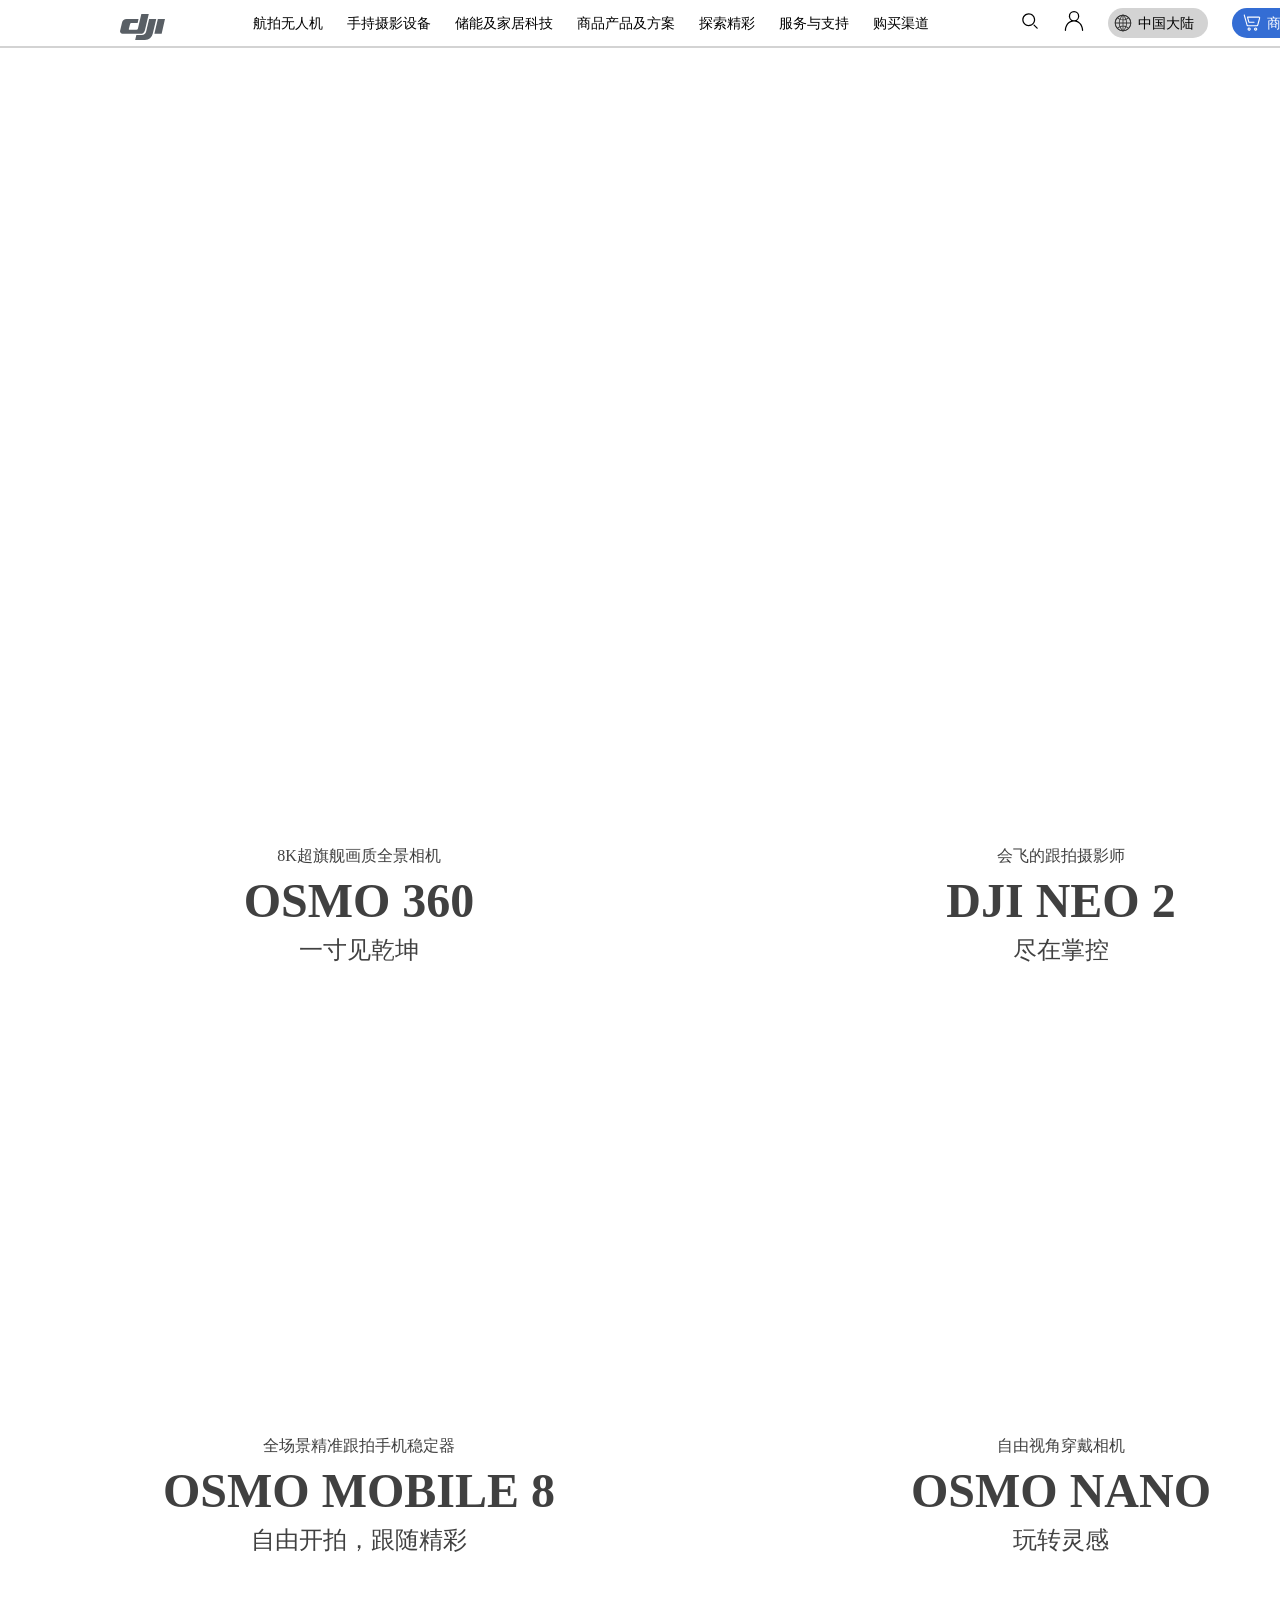
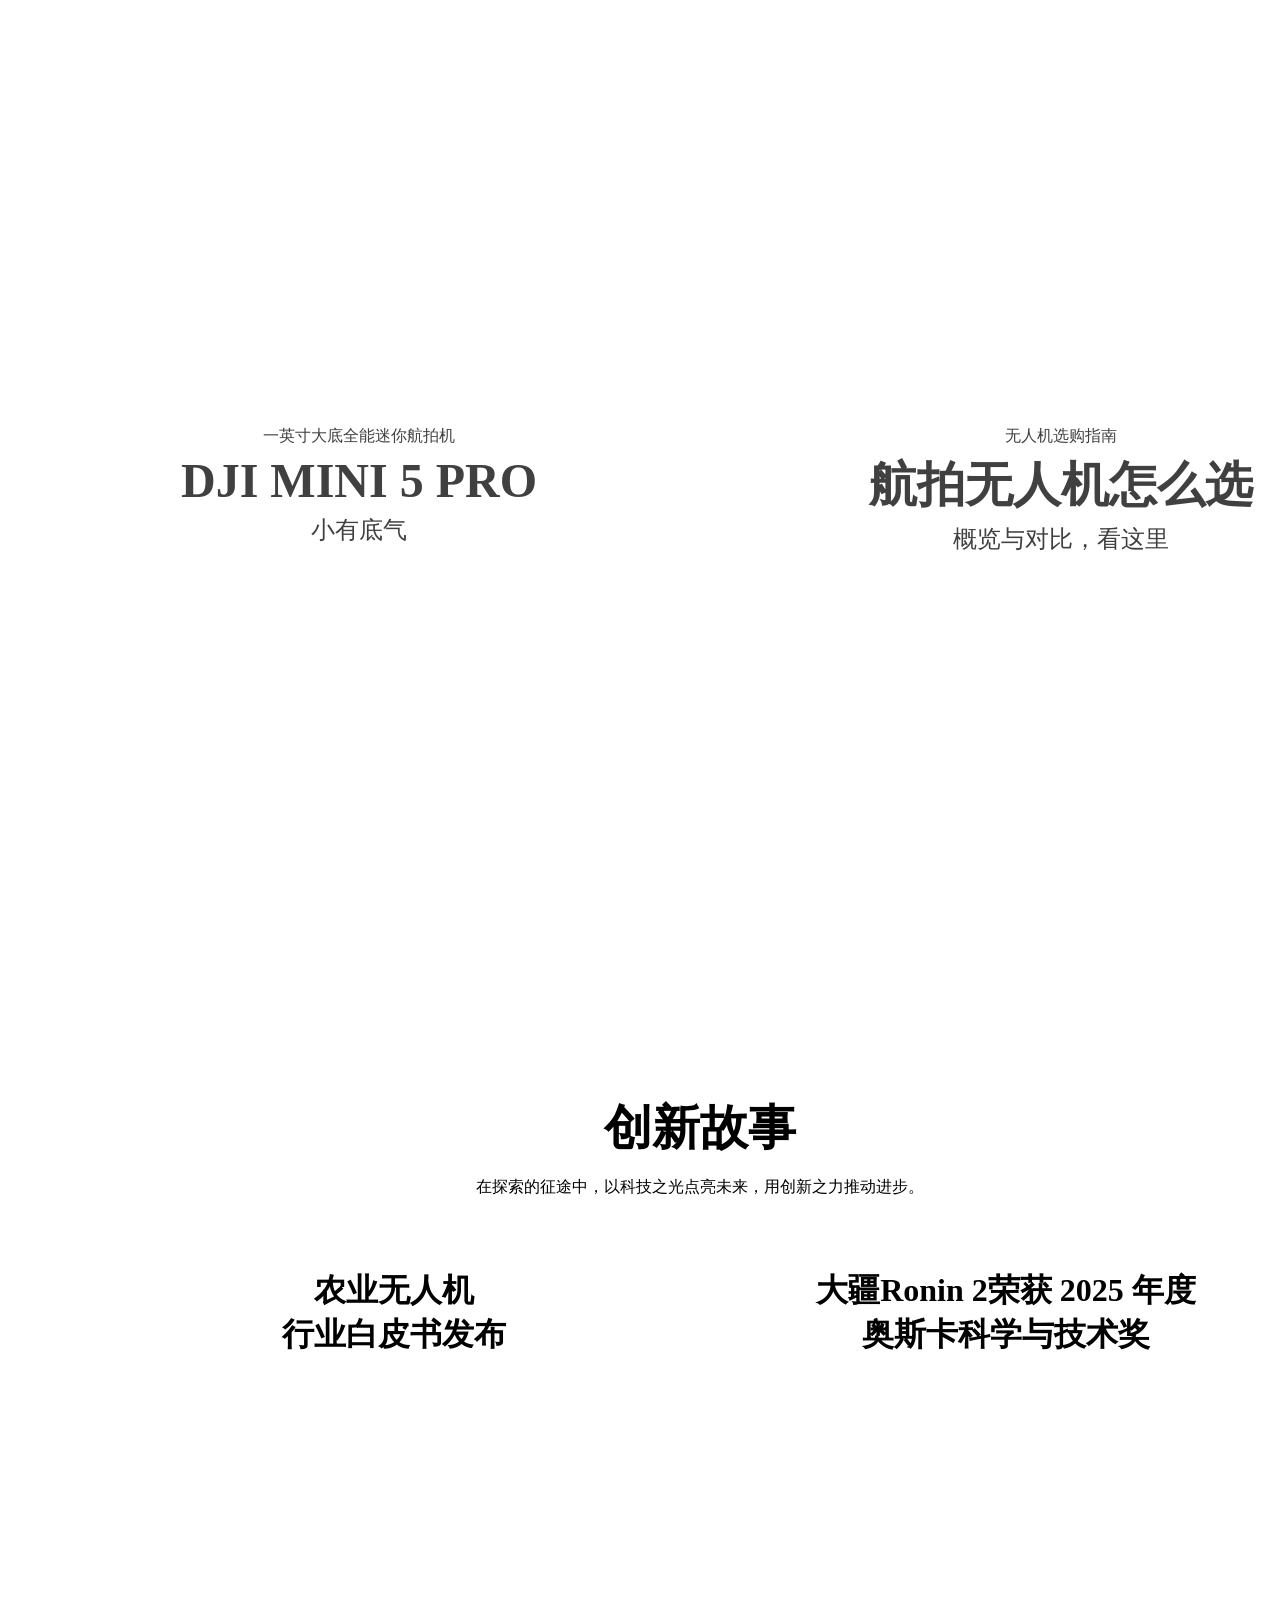
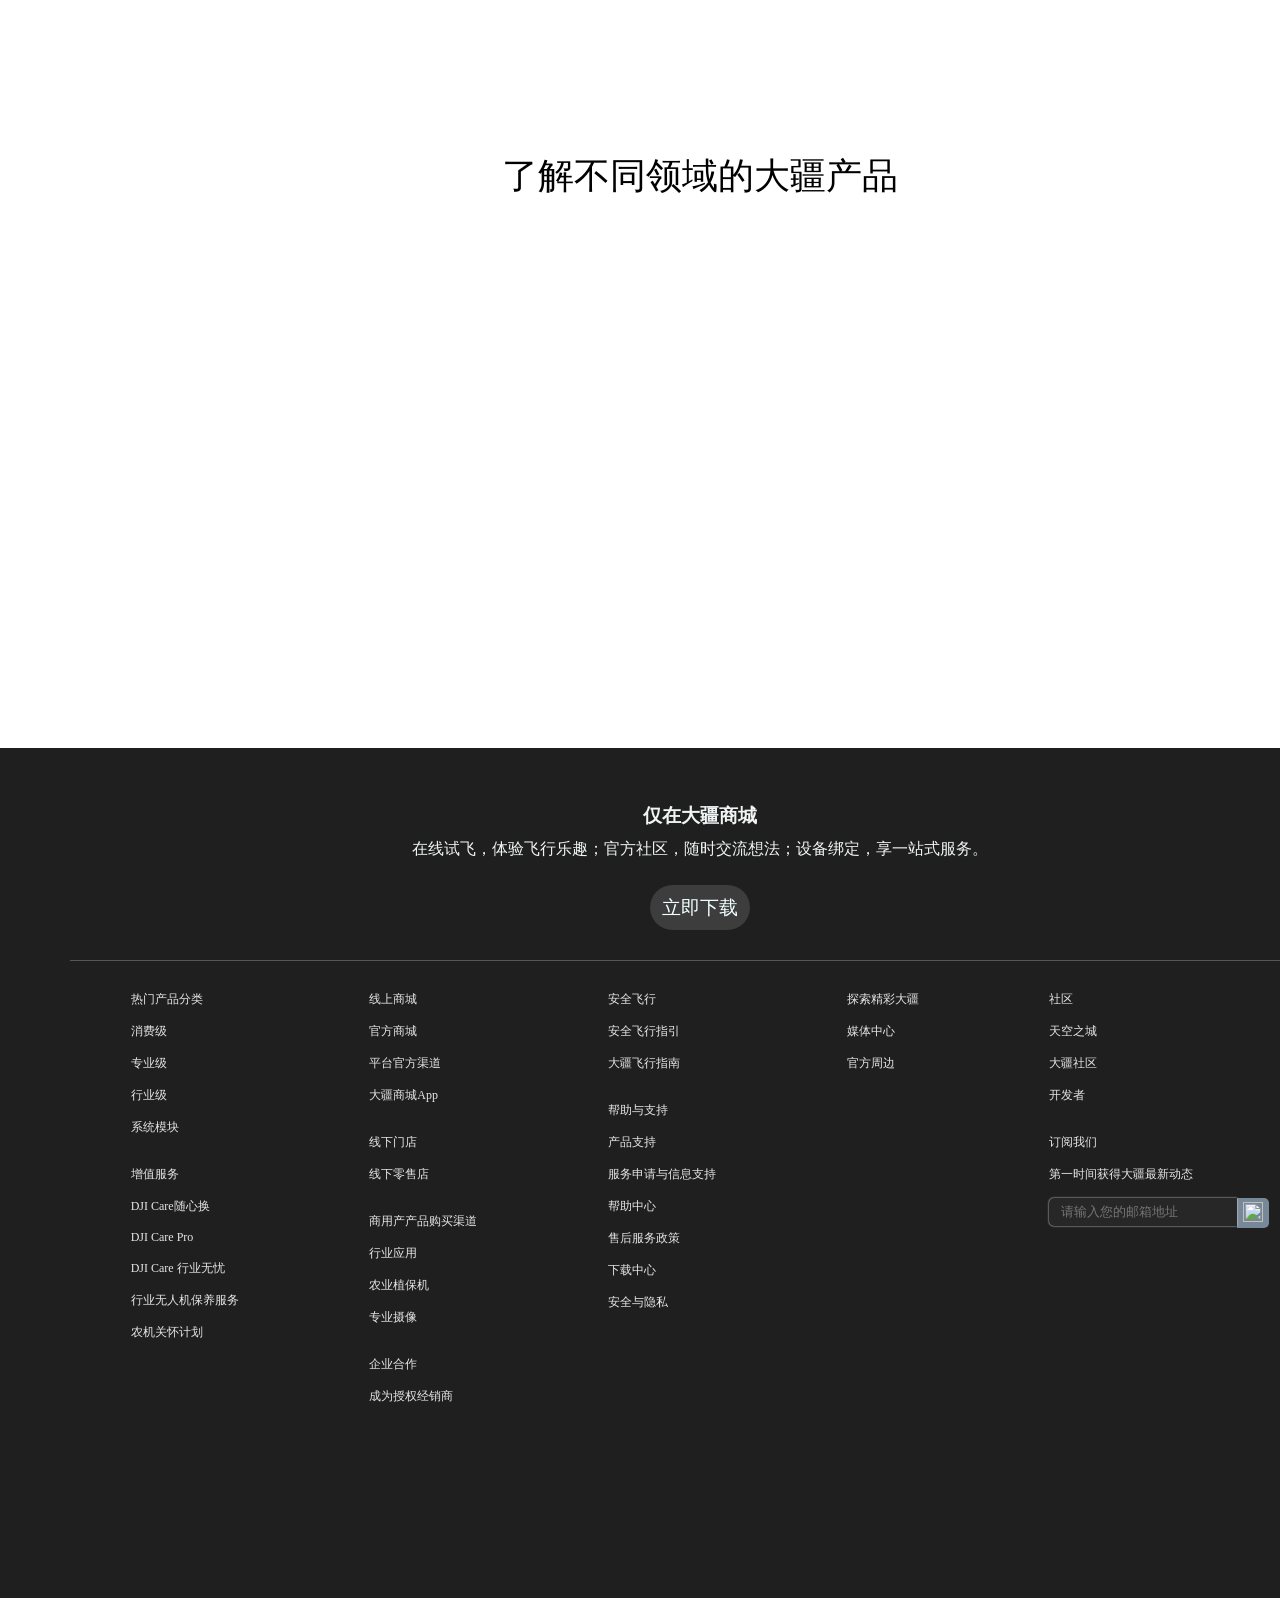
==== commit e3908f89: "Add files via upload" ====
--- a/index.html
+++ b/index.html
@@ -1,7 +1,7 @@
 <!DOCTYPE html>
 <html lang="zh">
     <head>
-        <link rel="stylesheet" type="text/css" href="/myweb/css/style.css">
+        <link rel="stylesheet" type="text/css" href="css/style.css">
     </head>
     <body class="body">
         <nav class="nav">
@@ -261,7 +261,7 @@
                         <div>
                             <input class="ft-email" placeholder="请输入您的邮箱地址">
                             <button class="ft-email-bt">
-                                <img src="/img/邮箱.svg" class="ft-bt-img">
+                                <img src="myweb/img/邮箱.svg" class="ft-bt-img">
                             </button>
                         </div>
                     </li>
--- a/css/style.css
+++ b/css/style.css
@@ -0,0 +1,371 @@
+.word-type1 {
+    font-size:16px;
+    color:rgba(255, 255, 255, .65)
+}
+.word-type2 {
+    font-size:48px;
+    color:rgba(255, 255, 255);
+    font-weight: 600;
+}
+.word-type3 {
+    font-size:24px;
+    color:rgba(255, 255, 255,.8);
+    font-weight: 500;
+}
+.body {
+    margin:0px;
+    min-width:1400px;
+}
+li::marker {
+    content:"";
+}
+a {
+    color:black;
+    text-decoration: none;
+}
+.nav {
+    position:fixed;
+    display:flex;
+    width:100%;
+    height:48px;
+    min-width:1400px;
+    background-color:  rgba(255, 255, 255, 0.3);
+    backdrop-filter: blur(10px);
+    box-sizing: border-box;
+    padding:0px 120px;
+    font-size: 0.9rem;
+    border-bottom:2px solid lightgray;
+    .dajiang {
+        padding:14px 48px 19px 0px;
+        .flag {
+            width:45px;
+            height:26px;
+        }
+    }
+    .nav-main {
+        display:flex;
+        flex-grow: 1;
+        justify-content: space-between;
+        box-sizing: inherit;
+        .nav-left {
+            display:flex;
+            flex-flow: row nowrap;
+            margin:0px;
+            gap:24px;
+            align-items: center;   
+        }
+        .nav-right {
+            width:300px;
+            height:100%;
+            box-sizing: inherit;
+            margin:0px;
+            gap:24px;
+            display:flex;
+            align-items: center;
+            flex-flow: row nowrap;
+            .ico {
+                width:20px;
+                height:20px;
+                box-sizing: border-box;
+            }
+            .lang {
+                display:flex;
+                align-items: center;
+                padding-left:5px;
+                width:100px;
+                height:30px;
+                gap:5px;
+                border-radius: 50px;
+                box-sizing: border-box;
+                background-color: lightgray;
+            }
+            .shop {
+                display:flex;
+                align-items: center;
+                padding-left:10px;
+                width:80px;
+                height:30px;
+                gap:5px;
+                border-radius: 50px;
+                box-sizing: border-box;
+                background-color:#346dd4;
+                color:white;
+            }
+        }
+    }
+}
+.main {
+    width:100%;
+    height:fit-content;
+    box-sizing: border-box;
+    background-color: transparent;
+    display:flex;
+    flex-flow:column nowrap;
+    .container1 {
+        width:100%;
+        height: 800px;
+        display:flex;
+        flex-flow: column nowrap;
+        background-image: url("myweb/img/first.jpg");
+        background-size: 100% 100%;
+        background-repeat: norepeat;
+        .ad1-introduction {
+            width:100%;
+            height:750px;
+            padding-top:48px;
+            display: flex;
+            align-items: center;
+            flex-flow: column nowrap;
+            >p {
+                margin:0px;
+                margin-top:15px;
+            }
+        }
+    }
+    .container2 {
+        .ad-list {
+            width:100%;
+            display:flex;
+            flex-flow: row wrap;
+            justify-content: space-evenly;
+            gap:10px;
+            padding:0px;
+
+            .ad-item {
+                width:49%;
+                height:580px;
+                background-position:center;
+                background-size: cover;
+                .w-and-h {
+                    margin:0px;
+                    width:706px;
+                    height:580px;
+                    display: flex;
+                    align-items: center;
+                    flex-flow: column nowrap;
+                    .word-type1 {
+                        margin-top:30px;
+                    }
+                    >p {
+                        color:rgba(0,0,0,0.75);
+                        margin:3px;
+                    }                    
+                }
+            }
+
+            .item1 {
+                background-image:url("myweb/img/1.webp");
+            }
+            .item2 {
+                background-image:url("myweb/img/2.webp");
+            }
+            .item3 {
+                background-image:url("myweb/img/3.webp");
+            }
+            .item4 {
+                background-image:url("myweb/img/4.webp");
+            }
+            .item5 {
+                background-image:url("myweb/img/5.webp");
+            }
+            .item6 {
+                background-image:url("myweb/img/6.webp");
+            }
+        }
+    }
+    .container3 {
+        width:1200px;
+        height:600px;
+        margin:auto;
+        margin-top: 96px;
+        .ad3-words {
+            width:auto;
+            height:20%;
+            display:flex;
+            flex-flow: column nowrap;
+            justify-content: center;
+            .word-type2 {
+                margin:auto;
+                color:rgba(0,0,0);
+                font-size: 48px;
+            }
+            p {
+                margin:10px auto;
+            }
+        }
+        .ad3-list {
+            width:100%;
+            height:80%;
+            margin:0px;
+            padding:0px;
+            display:flex;
+            flex-flow: row nowrap;
+            justify-content: space-between;
+            .ad3-item {
+                width:100%;
+                height:100%;
+                display:flex;
+                flex-flow: column nowrap;
+                align-items: center;
+                background-position: center;
+                background-size: cover;
+                .word-type1 {
+                    margin:10px;
+                    margin-top: 30px;
+                }
+                .word-type2 {
+                    color:rgba(0,0,0);
+                    font-size: 32px;
+                    margin:0px;
+                }
+            }
+            .item1 {
+                background-image: url("myweb/img/3_1.webp");
+            }
+            .item2 {
+                background-image: url("myweb/img/3_2.webp");
+            }
+        }
+    }
+    .container4 {
+        width:1250px;
+        height:500px;
+        margin:auto;
+        margin-top: 64px;
+        .ad4-words {
+            width:fit-content;
+            height:15%;
+            margin:auto;
+            p {   
+                margin:auto;
+            }
+        }
+        .ad4-list {
+            width:100%;
+            height:85%;
+            margin:0px;
+            padding:0px;
+            display:flex;
+            flex-flow: row nowrap;
+            justify-content: space-evenly;
+            .ad4-item {
+                width:100%;
+                height:100%;
+                display:flex;
+                flex-flow: column nowrap;
+                align-items: center;
+                background-position: center;
+                background-size: cover;
+                .word-type3 {
+                    margin:0;
+                    font-size: 16px;
+                }
+                .word-type2 {
+                    font-size: 32px;
+                    font-weight: 400;
+                    margin-top:50px;
+                    margin-bottom: 15px;
+                }
+            }
+            .item1 {
+               background-image: url("myweb/img/4_1.webp");
+            }
+            .item2 {
+                background-image: url("myweb/img/4_2.webp");
+            }
+            .item3 {
+                background-image: url("myweb/img/4_3.webp");
+            }
+        }
+    }
+}
+
+.footer {
+    width:100%;
+    height:800px;
+    padding-top: 50px;
+    background-color: rgb(31, 31, 31);
+    margin-top:96px;
+    .ft-ad-store {
+        display:flex;
+        flex-flow: column nowrap;
+        align-items: center;
+        p {
+            margin:5px;
+            color: rgb(240, 244, 244);
+            text-align: center;
+        }
+        .download-bt {
+            width:100px;
+            height:45px;
+            border:0px;
+            margin:20px 0px 30px;
+            border-radius:30px;
+            color:azure;
+            background-color: rgb(62, 61, 61);
+            font-size: larger;
+        }
+
+    }
+    .split-line {
+        width:90%;
+        height:1px;
+        margin:auto;
+        background-color: #575757;
+    }
+    .ft-grid-ad {
+        padding:30px 0px 0;
+        width:100%;
+        height:600px;
+        display:flex;
+        flex-flow: row nowrap;
+        justify-content: space-evenly;
+        color:rgb(232, 230, 230);
+        .ft-column {
+            p {
+                margin:0px;
+                margin-bottom: 15px;
+                font-size: 12px;              
+                font-weight: 500;
+            }
+            ul {
+                margin:0px;
+                margin-bottom: 30px;
+                padding:0px;
+                li {
+                    font-size: 12px;
+                    font-weight: 400;
+                    margin-bottom: 15px;
+                }
+                .ft-email {
+                    width:176px;
+                    height:22px;
+                    padding:2px 0 4px 12px;
+                    border-radius:5px 0 0 5px;
+                    background-color: #272727;
+                    border:0px;
+                    outline:0px;
+                    box-shadow: 0 0 2px white;
+                    color:rgb(232, 230, 230);  
+                }
+                .ft-email-bt {
+                    width:32px;
+                    height:30px;
+                    box-sizing: content-box;
+                    border:0px;
+                    border-radius:0 5px 5px 0;
+                    line-height:1;
+                    background-color: lightslategray;
+                    cursor:pointer;
+                    float: right;
+                    vertical-align: middle;
+                    padding:0;
+                    .ft-bt-img {
+                        width:20px;
+                        height:20px;
+                    }
+                }
+            }
+        }
+    }
+}
